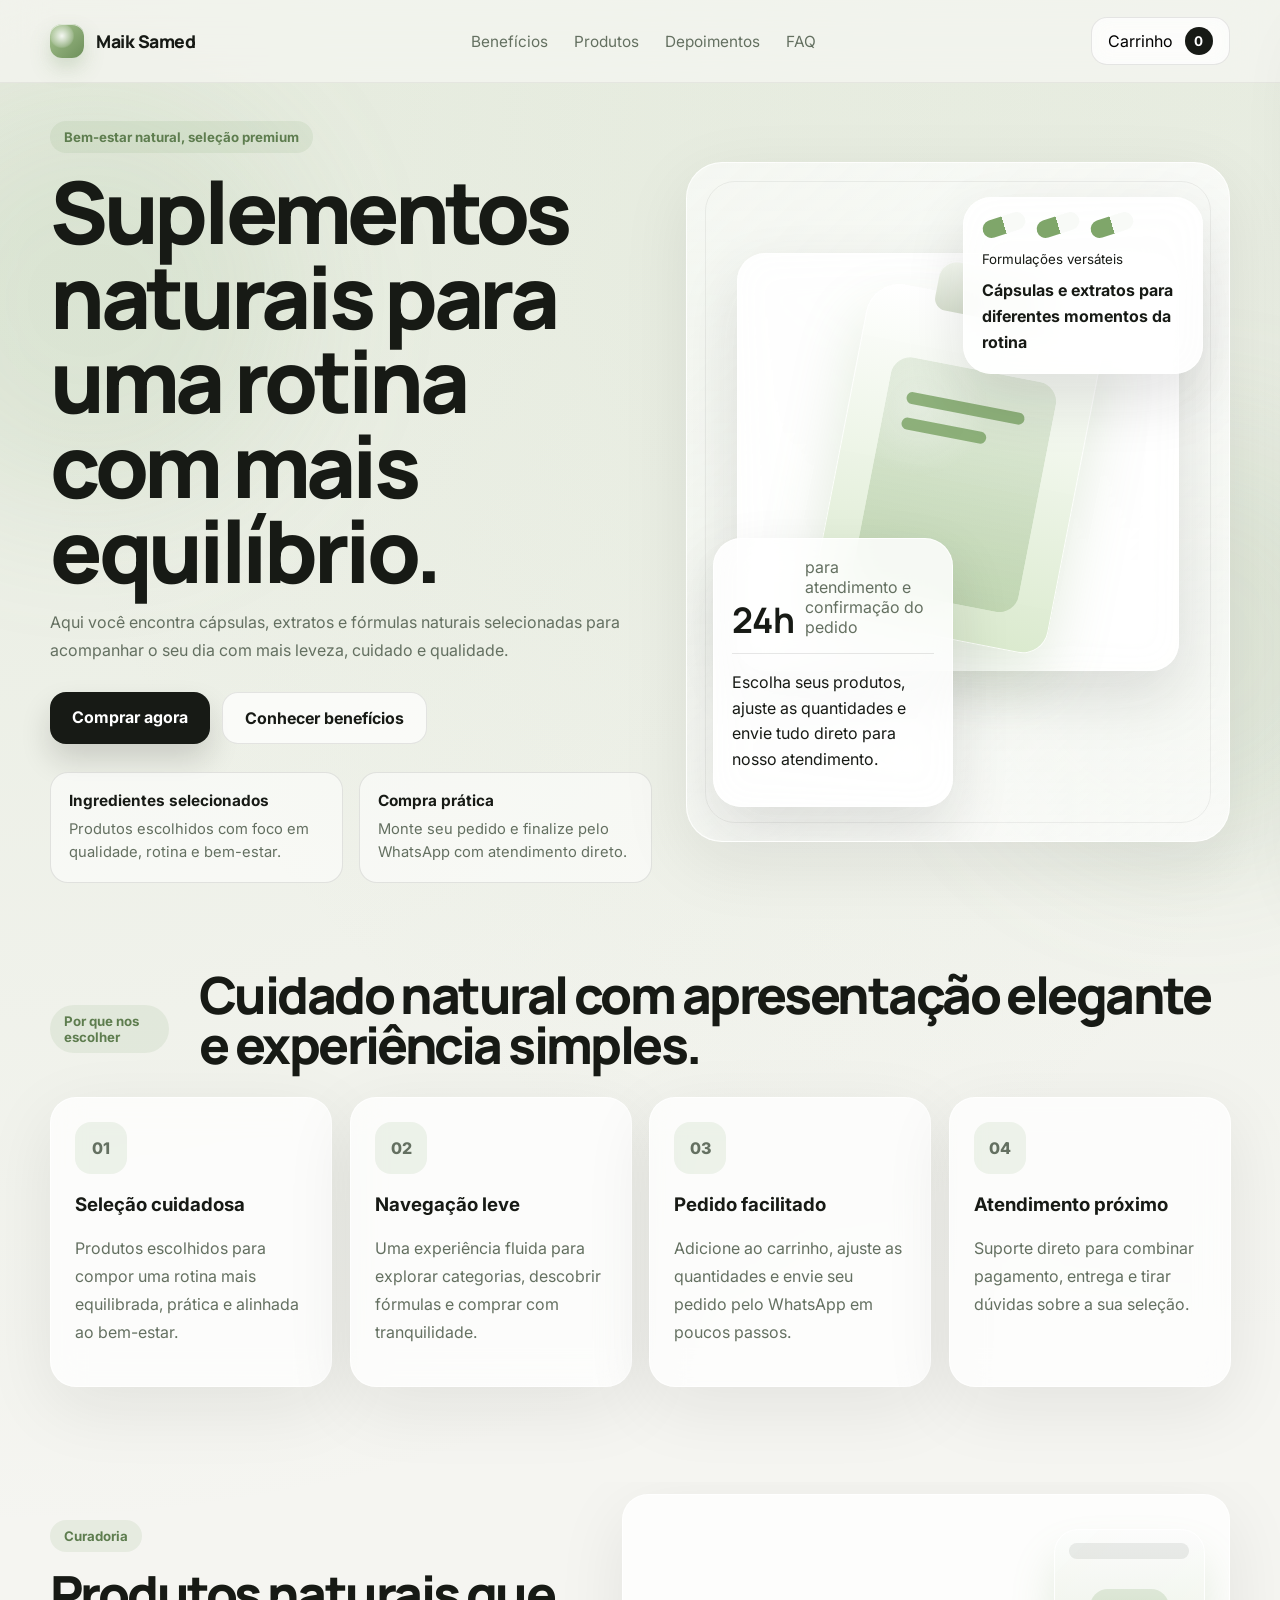
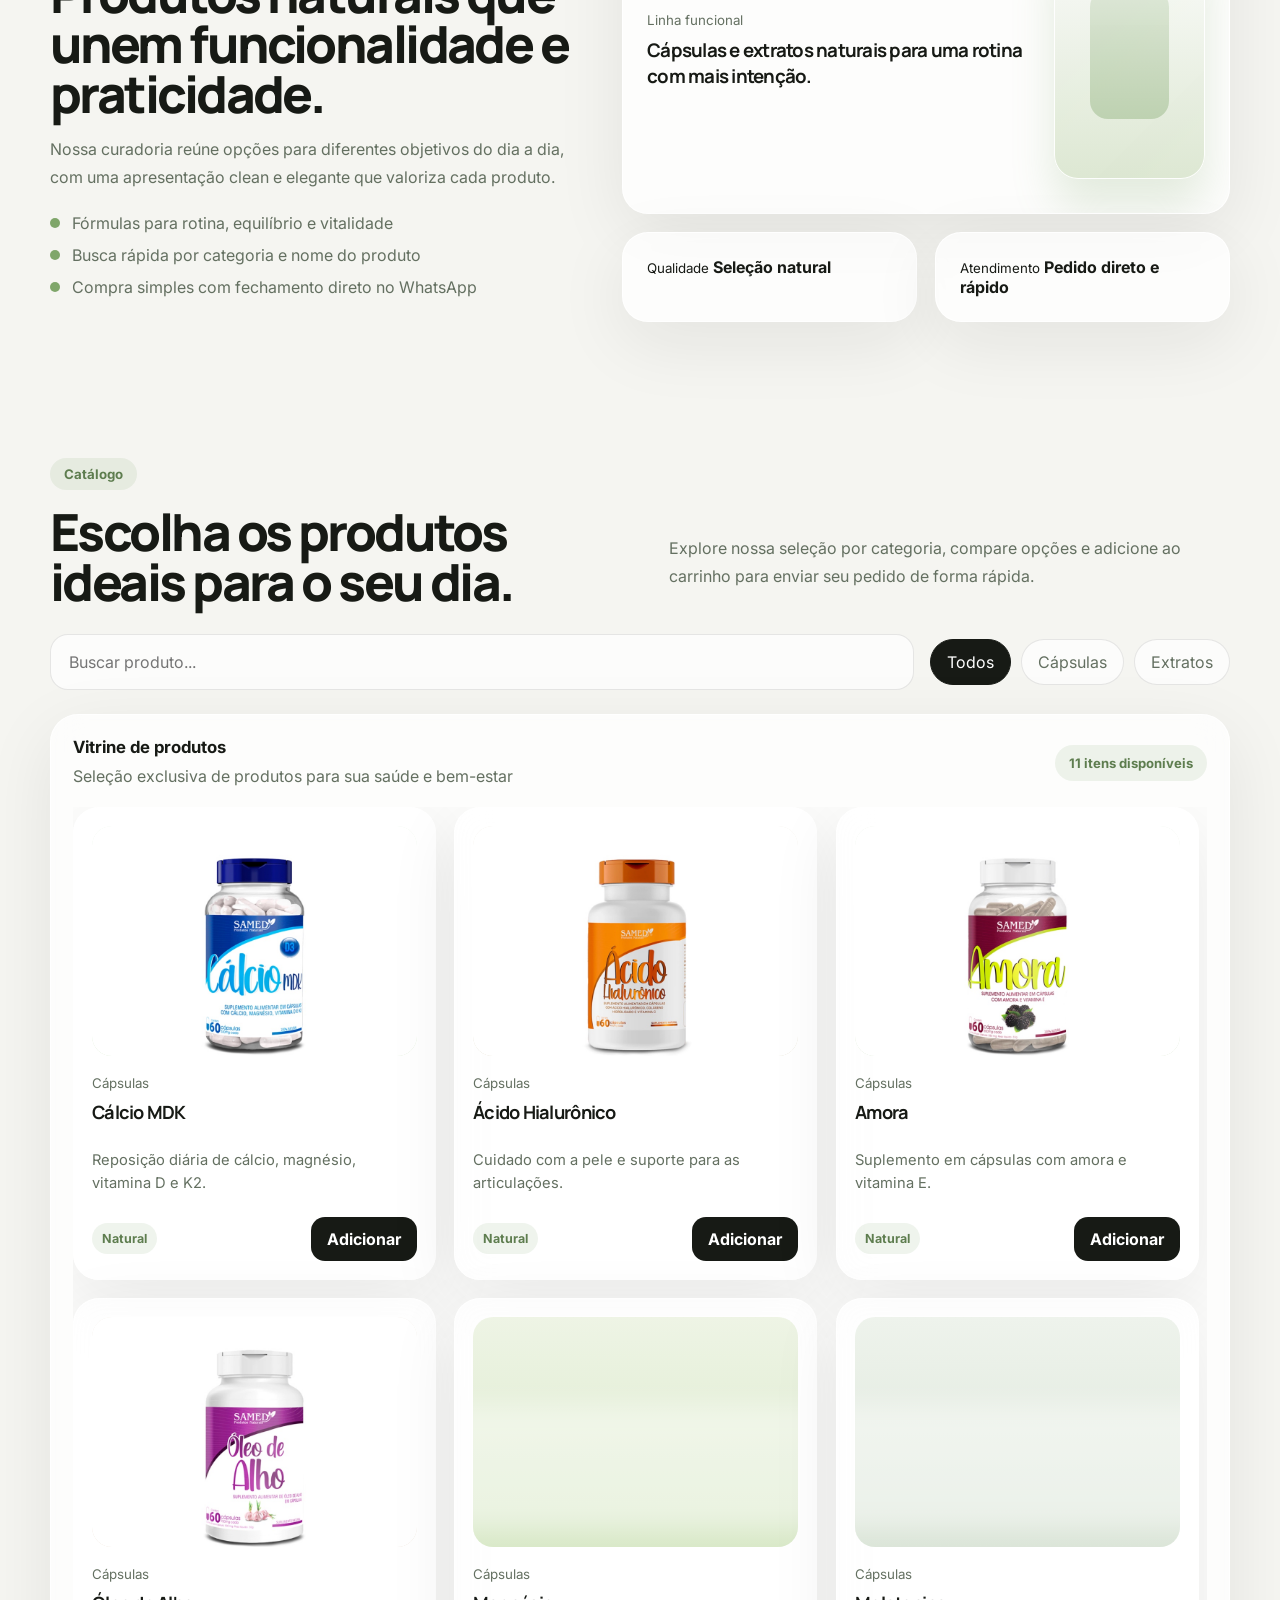
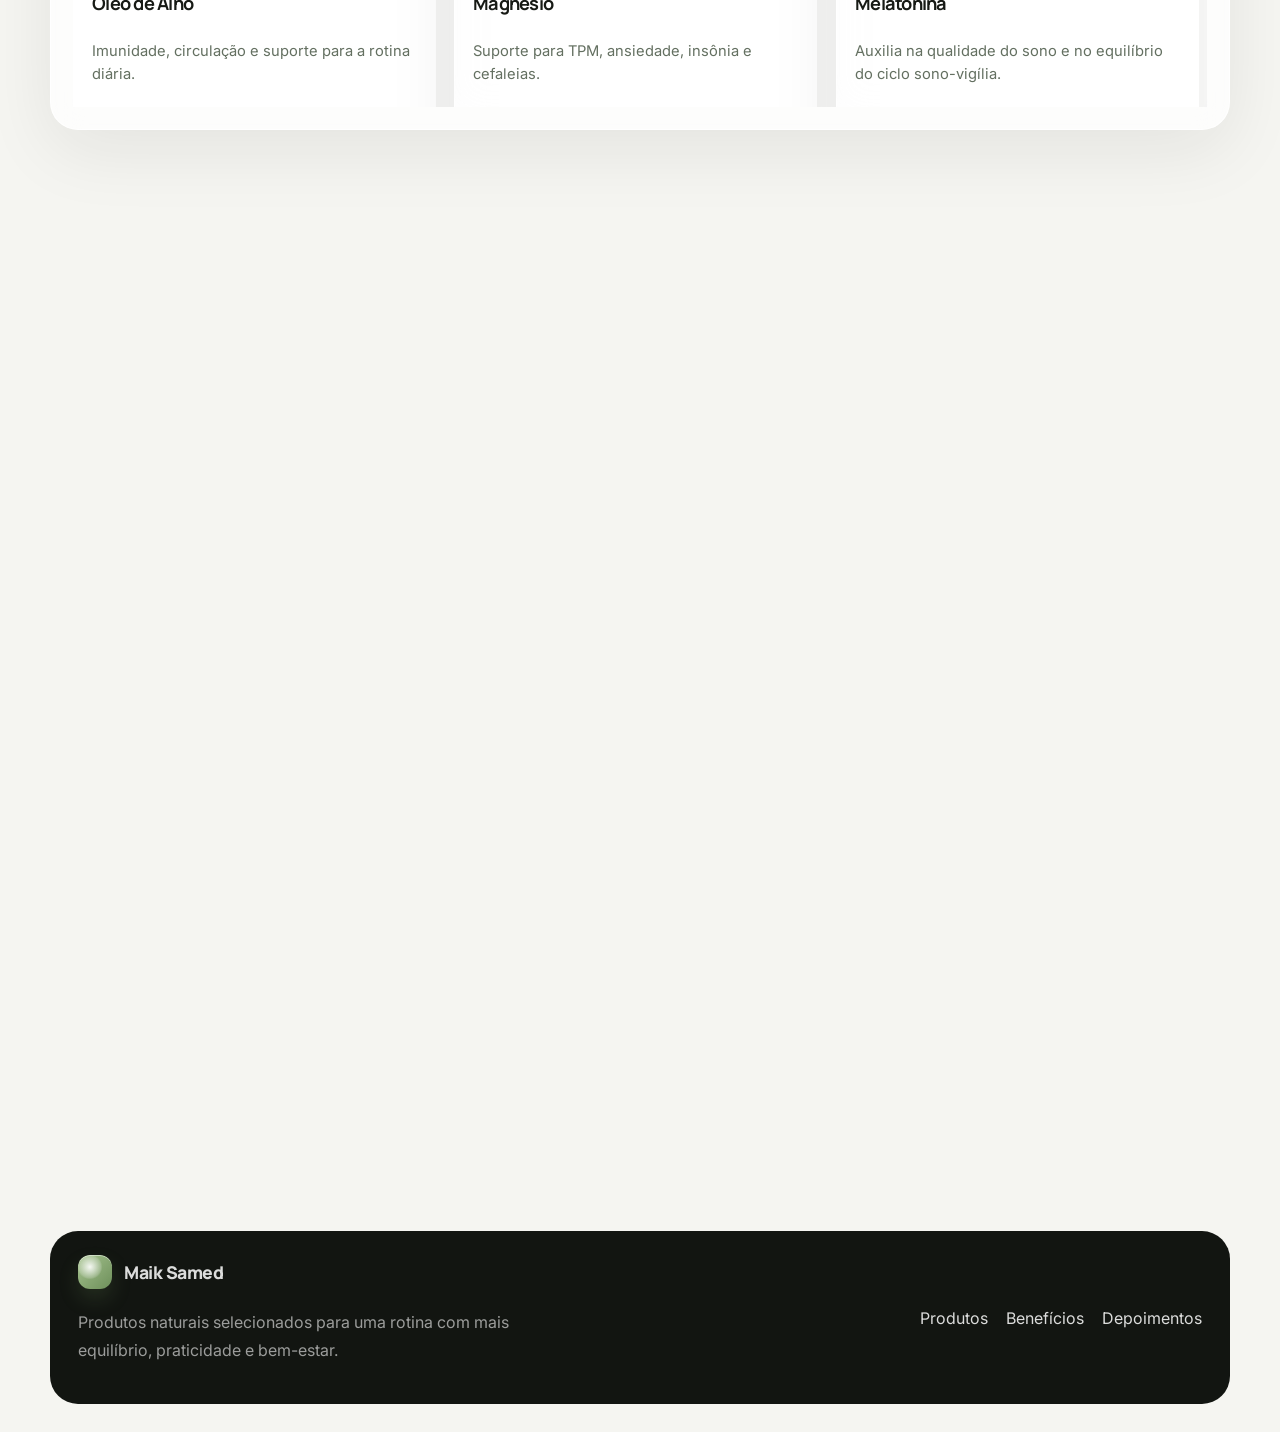
==== index.html @ 80e26d81 "Rename index1.html to index.html" ====
<!DOCTYPE html>
<html lang="pt-BR">
<head>
  <meta charset="UTF-8" />
  <meta name="viewport" content="width=device-width, initial-scale=1.0" />
  <title>Maik Samed — Produtos Naturais</title>
  <meta name="description" content="Loja elegante de produtos naturais com catálogo interativo, carrinho e finalização por WhatsApp." />
  <link rel="preconnect" href="https://fonts.googleapis.com">
  <link rel="preconnect" href="https://fonts.gstatic.com" crossorigin>
  <link href="https://fonts.googleapis.com/css2?family=Inter:wght@400;500;600;700;800&family=Manrope:wght@500;700;800&display=swap" rel="stylesheet">
    <link rel="stylesheet" href="style.css" />
</head>
<body>
  <!-- Fundo decorativo -->
  <div class="page-glow page-glow-left"></div>
  <div class="page-glow page-glow-right"></div>

    <!-- Cabeçalho -->
  <header class="site-header">
    <div class="container header-inner">
      <a href="#topo" class="brand">
        <span class="brand-mark"></span>
        <span class="brand-text">Maik Samed</span>
      </a>

      <nav class="desktop-nav">
        <a href="#beneficios">Benefícios</a>
        <a href="#catalogo">Produtos</a>
        <a href="#depoimentos">Depoimentos</a>
        <a href="#faq">FAQ</a>
      </nav>

      <div class="header-actions">
        <button class="icon-btn mobile-menu-toggle" id="mobileMenuToggle" aria-label="Abrir menu">
          <span></span><span></span>
        </button>
        <button class="cart-btn" id="openCartBtn" aria-label="Abrir carrinho">
          <span>Carrinho</span>
          <strong id="cartCount">0</strong>
        </button>
      </div>
    </div>

    <div class="mobile-menu" id="mobileMenu">
      <a href="#beneficios">Benefícios</a>
      <a href="#catalogo">Produtos</a>
      <a href="#depoimentos">Depoimentos</a>
      <a href="#faq">FAQ</a>
    </div>
  </header>

  
  <!-- Conteúdo principal -->
  <main id="topo">
        <!-- Hero / destaque inicial -->
    <section class="hero">
      <div class="container hero-grid">
        <div class="hero-copy reveal">
          <span class="eyebrow">Bem-estar natural, seleção premium</span>
          <h1>Suplementos naturais para uma rotina com mais equilíbrio.</h1>
          <p>
            Aqui você encontra cápsulas, extratos e fórmulas naturais selecionadas para acompanhar o seu dia com mais leveza, cuidado e qualidade.
          </p>

          <div class="hero-actions">
            <a href="#catalogo" class="btn btn-primary">Comprar agora</a>
            <a href="#beneficios" class="btn btn-secondary">Conhecer benefícios</a>
          </div>

          <div class="hero-highlights">
            <div>
              <strong>Ingredientes selecionados</strong>
              <span>Produtos escolhidos com foco em qualidade, rotina e bem-estar.</span>
            </div>
            <div>
              <strong>Compra prática</strong>
              <span>Monte seu pedido e finalize pelo WhatsApp com atendimento direto.</span>
            </div>
          </div>
        </div>

        <div class="hero-visual reveal">
          <div class="hero-stage" id="heroStage">
            <article class="floating-card floating-card-main">
              <div class="floating-media bottle bottle-large">
                <span class="bottle-cap"></span>
                <span class="bottle-label"></span>
              </div>
            </article>

            <article class="floating-card floating-card-side floating-card-top">
              <div class="capsule-orbit">
                <span></span><span></span><span></span>
              </div>
              <div class="mini-copy">
                <small>Formulações versáteis</small>
                <strong>Cápsulas e extratos para diferentes momentos da rotina</strong>
              </div>
            </article>

            <article class="floating-card floating-card-side floating-card-bottom">
              <div class="stat-pill">
                <strong>24h</strong>
                <span>para atendimento e confirmação do pedido</span>
              </div>
              <div class="floating-line"></div>
              <p>Escolha seus produtos, ajuste as quantidades e envie tudo direto para nosso atendimento.</p>
            </article>
          </div>
        </div>
      </div>
    </section>

        <!-- Benefícios -->
    <section class="benefits-section" id="beneficios">
      <div class="container">
        <div class="section-heading reveal">
          <span class="eyebrow">Por que nos escolher</span>
          <h2>Cuidado natural com apresentação elegante e experiência simples.</h2>
        </div>

        <div class="benefits-grid">
          <article class="benefit-card reveal">
            <div class="benefit-icon">01</div>
            <h3>Seleção cuidadosa</h3>
            <p>Produtos escolhidos para compor uma rotina mais equilibrada, prática e alinhada ao bem-estar.</p>
          </article>
          <article class="benefit-card reveal">
            <div class="benefit-icon">02</div>
            <h3>Navegação leve</h3>
            <p>Uma experiência fluida para explorar categorias, descobrir fórmulas e comprar com tranquilidade.</p>
          </article>
          <article class="benefit-card reveal">
            <div class="benefit-icon">03</div>
            <h3>Pedido facilitado</h3>
            <p>Adicione ao carrinho, ajuste as quantidades e envie seu pedido pelo WhatsApp em poucos passos.</p>
          </article>
          <article class="benefit-card reveal">
            <div class="benefit-icon">04</div>
            <h3>Atendimento próximo</h3>
            <p>Suporte direto para combinar pagamento, entrega e tirar dúvidas sobre a sua seleção.</p>
          </article>
        </div>
      </div>
    </section>

        <!-- Curadoria / vitrine institucional -->
    <section class="showcase-section">
      <div class="container showcase-grid">
        <div class="showcase-copy reveal">
          <span class="eyebrow">Curadoria</span>
          <h2>Produtos naturais que unem funcionalidade e praticidade.</h2>
          <p>
            Nossa curadoria reúne opções para diferentes objetivos do dia a dia, com uma apresentação clean e elegante que valoriza cada produto.
          </p>
          <ul class="showcase-list">
            <li>Fórmulas para rotina, equilíbrio e vitalidade</li>
            <li>Busca rápida por categoria e nome do produto</li>
            <li>Compra simples com fechamento direto no WhatsApp</li>
          </ul>
        </div>

        <div class="showcase-panel reveal">
          <div class="showcase-card showcase-card-large product-tilt">
            <div class="showcase-text">
              <small>Linha funcional</small>
              <h3>Cápsulas e extratos naturais para uma rotina com mais intenção.</h3>
            </div>
            <div class="tea-pack"></div>
          </div>
          <div class="showcase-card-row">
            <div class="showcase-card product-tilt">
              <small>Qualidade</small>
              <strong>Seleção natural</strong>
            </div>
            <div class="showcase-card product-tilt">
              <small>Atendimento</small>
              <strong>Pedido direto e rápido</strong>
            </div>
          </div>
        </div>
      </div>
    </section>

        <!-- Catálogo -->
    <section class="catalog-section" id="catalogo">
      <div class="container">
        <div class="catalog-top reveal">
          <div>
            <span class="eyebrow">Catálogo</span>
            <h2>Escolha os produtos ideais para o seu dia.</h2>
          </div>
          <p>
            Explore nossa seleção por categoria, compare opções e adicione ao carrinho para enviar seu pedido de forma rápida.
          </p>
        </div>

        <div class="catalog-toolbar reveal">
          <div class="search-box">
            <input type="text" id="searchInput" placeholder="Buscar produto..." />
          </div>
          <div class="filter-pills" id="filterPills"></div>
        </div>

        <div class="catalog-shell reveal">
          <div class="catalog-shell-head">
            <div>
              <strong>Vitrine de produtos</strong>
              <p>Seleção exclusiva de produtos para sua saúde e bem-estar</p>
            </div>
            <span class="catalog-shell-badge">11 itens disponíveis </span>
          </div>
          <div class="products-scroll">
            <div class="products-grid" id="productsGrid"></div>
          </div>
        </div>
      </div>
    </section>

        <!-- Depoimentos -->
    <section class="testimonial-section" id="depoimentos">
      <div class="container">
        <div class="section-heading reveal center">
          <span class="eyebrow">Quem compra, recomenda</span>
          <h2>Uma experiência elogiada pela leveza, praticidade e cuidado.</h2>
        </div>

        <div class="testimonial-grid">
          <article class="testimonial-card reveal">
            <p>“Gostei muito da facilidade para escolher os produtos e fechar tudo pelo WhatsApp. O atendimento foi rápido e atencioso.”</p>
            <strong>Marina Costa</strong>
            <span>Cliente recorrente</span>
          </article>
          <article class="testimonial-card reveal">
            <p>“O site passa confiança, é bonito e muito simples de usar. Em poucos minutos consegui montar meu pedido.”</p>
            <strong>Renato Alves</strong>
            <span>Comprador online</span>
          </article>
          <article class="testimonial-card reveal">
            <p>“A seleção é excelente e a apresentação dos produtos deixa tudo mais claro. A experiência ficou elegante do começo ao fim.”</p>
            <strong>Ana Beatriz</strong>
            <span>Consumidora wellness</span>
          </article>
        </div>
      </div>
    </section>

        <!-- FAQ -->
    <section class="faq-section" id="faq">
      <div class="container faq-grid">
        <div class="faq-copy reveal">
          <span class="eyebrow">Dúvidas frequentes</span>
          <h2>Informações rápidas para comprar com mais tranquilidade.</h2>
          <p>
            Selecione seus produtos, monte o carrinho e envie o pedido pelo WhatsApp. Nossa equipe retorna para confirmar pagamento, entrega e demais detalhes.
          </p>
        </div>

        <div class="faq-list reveal">
          <details open>
            <summary>Como faço meu pedido?</summary>
            <p>Adicione os produtos ao carrinho, clique em finalizar via WhatsApp e envie a mensagem automática com sua seleção.</p>
          </details>
          <details>
            <summary>Como são definidos pagamento e entrega?</summary>
            <p>Após o envio do pedido pelo WhatsApp, nossa equipe combina com você a forma de pagamento, prazo e modalidade de entrega.</p>
          </details>
          <details>
            <summary>Posso tirar dúvidas antes de finalizar?</summary>
            <p>Sim. Você pode entrar em contato pelo WhatsApp para consultar disponibilidade, combinações, valores e informações adicionais sobre os produtos.</p>
          </details>
        </div>
      </div>
    </section>
  </main>

  
  <!-- Carrinho lateral -->
  <aside class="cart-drawer" id="cartDrawer" aria-hidden="true">
    <div class="cart-header">
      <div>
        <small>Seu pedido</small>
        <h3>Carrinho</h3>
      </div>
      <button class="icon-btn close-cart" id="closeCartBtn" aria-label="Fechar carrinho">×</button>
    </div>

    <div class="cart-items" id="cartItems">
      <div class="cart-empty">
        <strong>Seu carrinho está vazio.</strong>
        <p>Adicione produtos para montar o pedido.</p>
      </div>
    </div>

    <div class="cart-footer">
      <div class="cart-summary-row muted">
        <span>Entrega e pagamento</span>
        <span>Definidos no WhatsApp</span>
      </div>
      <button class="btn btn-whatsapp" id="checkoutWhatsAppBtn">Finalizar via WhatsApp</button>
    </div>
  </aside>

  <div class="overlay" id="overlay"></div>

  
  <!-- Modal / página de detalhes do produto -->
  <section class="product-detail-page" id="productDetailPage" aria-hidden="true">
    <div class="container product-detail-inner">
      <div class="product-detail-shell">
        <div class="product-detail-topbar">
          <button class="btn btn-secondary detail-back-btn" id="detailBackBtn">← Voltar para os produtos</button>
          <button class="detail-close-btn" id="detailCloseBtn" aria-label="Fechar página do produto">×</button>
        </div>

        <div class="product-detail-grid" id="productDetailContent"></div>
      </div>
    </div>
  </section>

  
  <!-- Rodapé -->
  <footer class="site-footer">
    <div class="container footer-inner">
      <div>
        <a href="#topo" class="brand footer-brand">
          <span class="brand-mark"></span>
          <span class="brand-text">Maik Samed</span>
        </a>
        <p>Produtos naturais selecionados para uma rotina com mais equilíbrio, praticidade e bem-estar.</p>
      </div>

      <div class="footer-links">
        <a href="#catalogo">Produtos</a>
        <a href="#beneficios">Benefícios</a>
        <a href="#depoimentos">Depoimentos</a>
      </div>
    </div>
  </footer>

  <script src="script.js"></script>
</body>
</html>
---- style.css ----
/* =========================
   01. Variáveis globais
   ========================= */
:root {
  --bg: #f5f5f1;
  --surface: rgba(255, 255, 255, 0.78);
  --surface-strong: #ffffff;
  --surface-soft: #eef2e8;
  --text: #171a15;
  --muted: #647061;
  --line: rgba(23, 26, 21, 0.1);
  --accent: #7fa66a;
  --accent-deep: #5e7d4f;
  --shadow: 0 20px 70px rgba(23, 26, 21, 0.08);
  --radius-xl: 30px;
  --radius-lg: 22px;
  --radius-md: 18px;
  --container: 1180px;
}

/* =========================
   02. Reset e base
   ========================= */
* { box-sizing: border-box; }
html { scroll-behavior: smooth; }
body {
  margin: 0;
  font-family: 'Inter', system-ui, sans-serif;
  color: var(--text);
  background:
    radial-gradient(circle at top left, rgba(145, 182, 120, 0.15), transparent 32%),
    radial-gradient(circle at top right, rgba(145, 182, 120, 0.12), transparent 28%),
    var(--bg);
}

a { color: inherit; text-decoration: none; }
button, input { font: inherit; }
img { max-width: 100%; display: block; }

/* =========================
   03. Estrutura geral
   ========================= */
.container {
  width: min(calc(100% - 32px), var(--container));
  margin: 0 auto;
}

.page-glow {
  position: fixed;
  inset: auto;
  width: 420px;
  height: 420px;
  border-radius: 999px;
  background: rgba(127, 166, 106, 0.12);
  filter: blur(70px);
  pointer-events: none;
  z-index: 0;
}
.page-glow-left { top: 10%; left: -120px; }
.page-glow-right { bottom: 5%; right: -120px; }

/* =========================
   04. Cabeçalho
   ========================= */
.site-header {
  position: sticky;
  top: 0;
  z-index: 50;
  backdrop-filter: blur(22px);
  background: rgba(245, 245, 241, 0.72);
  border-bottom: 1px solid rgba(23, 26, 21, 0.06);
}
.header-inner {
  min-height: 82px;
  display: flex;
  align-items: center;
  justify-content: space-between;
  gap: 16px;
}
.brand {
  display: inline-flex;
  align-items: center;
  gap: 12px;
  font-weight: 800;
  letter-spacing: -0.03em;
}
.brand-mark {
  width: 34px;
  height: 34px;
  border-radius: 12px;
  background:
    radial-gradient(circle at 35% 35%, rgba(255,255,255,0.9), rgba(255,255,255,0.2) 35%, transparent 40%),
    linear-gradient(135deg, #a7c490, #6d8f5a);
  box-shadow: inset 0 1px 0 rgba(255,255,255,0.65), 0 10px 20px rgba(109, 143, 90, 0.25);
}
.brand-text { font-family: 'Manrope', sans-serif; font-size: 1.1rem; }

.desktop-nav {
  display: flex;
  gap: 26px;
  color: var(--muted);
  font-size: 0.96rem;
}
.desktop-nav a { transition: color 0.25s ease; }
.desktop-nav a:hover { color: var(--text); }

.header-actions {
  display: flex;
  align-items: center;
  gap: 10px;
}
.icon-btn, .cart-btn {
  border: 1px solid var(--line);
  background: rgba(255,255,255,0.7);
  backdrop-filter: blur(10px);
}
.icon-btn {
  width: 46px;
  height: 46px;
  border-radius: 14px;
  display: inline-flex;
  align-items: center;
  justify-content: center;
  cursor: pointer;
}
.mobile-menu-toggle { display: none; position: relative; }
.mobile-menu-toggle span {
  position: absolute;
  width: 18px;
  height: 2px;
  background: var(--text);
  border-radius: 99px;
}
.mobile-menu-toggle span:first-child { transform: translateY(-4px); }
.mobile-menu-toggle span:last-child { transform: translateY(4px); }

.cart-btn {
  height: 48px;
  padding: 0 16px;
  border-radius: 16px;
  display: inline-flex;
  align-items: center;
  gap: 12px;
  cursor: pointer;
}
.cart-btn strong {
  min-width: 28px;
  height: 28px;
  border-radius: 999px;
  display: grid;
  place-items: center;
  background: var(--text);
  color: #fff;
  font-size: 0.84rem;
}

.mobile-menu {
  display: none;
  padding: 0 16px 18px;
  flex-direction: column;
  gap: 14px;
}
.mobile-menu a { color: var(--muted); }
.mobile-menu.active { display: flex; }

/* =========================
   05. Hero
   ========================= */
.hero, .benefits-section, .showcase-section, .catalog-section, .testimonial-section, .faq-section {
  position: relative;
  z-index: 1;
}
.hero { padding: 38px 0 44px; }
.hero-grid {
  display: grid;
  grid-template-columns: 1.05fr 0.95fr;
  gap: 34px;
  align-items: center;
}
.hero-copy h1,
.section-heading h2,
.catalog-top h2,
.showcase-copy h2,
.faq-copy h2 {
  font-family: 'Manrope', sans-serif;
  font-weight: 800;
  letter-spacing: -0.05em;
  line-height: 0.98;
}
.hero-copy h1 {
  font-size: clamp(2.9rem, 7vw, 5.4rem);
  max-width: 10ch;
  margin: 0;
}
.hero-copy p,
.catalog-top p,
.showcase-copy p,
.faq-copy p,
.benefit-card p,
.testimonial-card p {
  color: var(--muted);
  line-height: 1.75;
}
.eyebrow {
  display: inline-block;
  margin-bottom: 16px;
  padding: 8px 14px;
  border-radius: 999px;
  font-size: 0.83rem;
  font-weight: 700;
  background: rgba(127, 166, 106, 0.12);
  color: var(--accent-deep);
}
.hero-actions {
  margin: 28px 0;
  display: flex;
  flex-wrap: wrap;
  gap: 12px;
}
.btn {
  border: 0;
  cursor: pointer;
  padding: 15px 22px;
  border-radius: 16px;
  font-weight: 700;
  transition: transform 0.25s ease, box-shadow 0.25s ease, background 0.25s ease;
}
.btn:hover { transform: translateY(-2px); }
.btn-primary {
  background: var(--text);
  color: #fff;
  box-shadow: 0 16px 30px rgba(23, 26, 21, 0.16);
}
.btn-secondary {
  background: rgba(255,255,255,0.72);
  color: var(--text);
  border: 1px solid var(--line);
}
.btn-whatsapp {
  width: 100%;
  background: linear-gradient(135deg, #2fa74a, #1c8f3a);
  color: #fff;
  box-shadow: 0 18px 34px rgba(47, 167, 74, 0.24);
}

.hero-highlights {
  display: grid;
  grid-template-columns: repeat(2, minmax(0, 1fr));
  gap: 16px;
}
.hero-highlights div {
  padding: 18px;
  border: 1px solid var(--line);
  border-radius: 18px;
  background: rgba(255,255,255,0.54);
  backdrop-filter: blur(16px);
}
.hero-highlights strong {
  display: block;
  margin-bottom: 8px;
  font-size: 0.96rem;
}
.hero-highlights span {
  display: block;
  color: var(--muted);
  line-height: 1.55;
  font-size: 0.92rem;
}

.hero-stage {
  position: relative;
  min-height: 680px;
  border-radius: 36px;
  padding: 28px;
  background:
    linear-gradient(180deg, rgba(255,255,255,0.7), rgba(255,255,255,0.45)),
    linear-gradient(135deg, rgba(127,166,106,0.1), rgba(255,255,255,0.55));
  border: 1px solid rgba(255,255,255,0.8);
  box-shadow: var(--shadow);
  overflow: hidden;
}
.hero-stage::before {
  content: "";
  position: absolute;
  inset: 18px;
  border-radius: 30px;
  border: 1px solid rgba(23, 26, 21, 0.06);
}
.floating-card {
  position: absolute;
  border-radius: 28px;
  background: rgba(255,255,255,0.84);
  border: 1px solid rgba(255,255,255,0.85);
  box-shadow: 0 25px 60px rgba(23,26,21,0.12);
  backdrop-filter: blur(18px);
  transition: transform 0.2s ease;
}
.floating-card-main {
  inset: 90px 50px 170px 50px;
  padding: 26px;
  display: grid;
  align-content: space-between;
}
.showcase-text small,
.testimonial-card span,
.benefit-card .benefit-icon,
.cart-item-info small,
.product-meta small {
  color: var(--muted);
}
.showcase-text h3,
.product-name {
  margin: 8px 0 10px;
  font-family: 'Manrope', sans-serif;
  letter-spacing: -0.04em;
}
.floating-card-side p,
.mini-copy small,
.mini-copy strong,
.product-description,
.cart-empty p {
  line-height: 1.6;
}
.bottle {
  position: relative;
  margin: 18px auto;
  border-radius: 34px 34px 26px 26px;
  background: linear-gradient(180deg, rgba(255,255,255,0.88), rgba(217, 233, 204, 0.95));
  box-shadow: inset 0 0 0 1px rgba(255,255,255,0.9), 0 30px 60px rgba(127, 166, 106, 0.22);
}
.bottle-large {
  width: 240px;
  height: 340px;
  transform: rotate(11deg);
}
.bottle-cap {
  position: absolute;
  width: 110px;
  height: 52px;
  top: -34px;
  left: 50%;
  transform: translateX(-50%);
  border-radius: 18px 18px 12px 12px;
  background: linear-gradient(180deg, #f7fbf3, #d7dfcf);
  box-shadow: inset 0 2px 0 rgba(255,255,255,0.9);
}
.bottle-label {
  position: absolute;
  inset: 70px 36px 36px;
  border-radius: 20px;
  background:
    linear-gradient(180deg, rgba(127,166,106,0.18), rgba(127,166,106,0.32)),
    radial-gradient(circle at 20% 20%, rgba(255,255,255,0.9), transparent 30%);
}
.bottle-label::before,
.bottle-label::after {
  content: "";
  position: absolute;
  border-radius: 999px;
  background: rgba(127, 166, 106, 0.85);
}
.bottle-label::before {
  width: 120px;
  height: 12px;
  left: 20px;
  top: 34px;
}
.bottle-label::after {
  width: 86px;
  height: 12px;
  left: 20px;
  top: 60px;
}
.floating-card-side {
  width: 240px;
  padding: 18px;
}
.floating-card-top { top: 34px; right: 26px; }
.floating-card-bottom { bottom: 34px; left: 26px; }
.capsule-orbit {
  display: flex;
  gap: 10px;
  margin-bottom: 14px;
}
.capsule-orbit span {
  width: 44px;
  height: 18px;
  border-radius: 999px;
  background: linear-gradient(90deg, #7fa66a 50%, #f8faf7 50%);
  transform: rotate(-18deg);
}
.mini-copy strong { display: block; font-size: 1rem; margin-top: 8px; }
.stat-pill {
  display: flex;
  align-items: end;
  gap: 10px;
}
.stat-pill strong {
  font-size: 2.2rem;
  line-height: 1;
  font-family: 'Manrope', sans-serif;
}
.stat-pill span { color: var(--muted); }
.floating-line {
  height: 1px;
  margin: 16px 0;
  background: var(--line);
}

/* =========================
   06. Seções institucionais
   ========================= */
.benefits-section,
.catalog-section,
.testimonial-section,
.faq-section { padding: 42px 0 94px; }
.showcase-section { padding: 12px 0 94px; }
.section-heading,
.catalog-top {
  display: flex;
  align-items: end;
  justify-content: space-between;
  gap: 30px;
  margin-bottom: 28px;
}
.section-heading.center {
  flex-direction: column;
  align-items: center;
  text-align: center;
}
.section-heading h2,
.catalog-top h2,
.showcase-copy h2,
.faq-copy h2 { font-size: clamp(2rem, 4vw, 3.4rem); margin: 0; }

.benefits-grid,
.testimonial-grid {
  display: grid;
  gap: 18px;
}
.benefits-grid { grid-template-columns: repeat(4, minmax(0, 1fr)); }
.testimonial-grid { grid-template-columns: repeat(3, minmax(0, 1fr)); }
.benefit-card,
.testimonial-card,
.showcase-card,
.cart-drawer,
.product-card,
.faq-list details {
  background: rgba(255,255,255,0.74);
  border: 1px solid rgba(255,255,255,0.78);
  box-shadow: var(--shadow);
  backdrop-filter: blur(16px);
}
.benefit-card,
.testimonial-card,
.showcase-card,
.product-card,
.faq-list details {
  border-radius: 26px;
}
.benefit-card,
.testimonial-card,
.faq-list details { padding: 24px; }
.benefit-icon {
  width: 52px;
  height: 52px;
  border-radius: 16px;
  display: grid;
  place-items: center;
  margin-bottom: 18px;
  background: rgba(127, 166, 106, 0.12);
  font-weight: 800;
}

.showcase-grid {
  display: grid;
  grid-template-columns: 0.95fr 1.05fr;
  gap: 22px;
  align-items: center;
}
.showcase-list {
  margin: 22px 0 0;
  padding: 0;
  list-style: none;
  display: grid;
  gap: 12px;
}
.showcase-list li {
  display: flex;
  align-items: center;
  gap: 12px;
  color: var(--muted);
}
.showcase-list li::before {
  content: "";
  width: 10px;
  height: 10px;
  border-radius: 999px;
  background: var(--accent);
}
.showcase-panel { display: grid; gap: 18px; }
.showcase-card { padding: 24px; overflow: hidden; }
.showcase-card-large {
  min-height: 320px;
  display: flex;
  align-items: center;
  justify-content: space-between;
  gap: 16px;
}
.showcase-card-row {
  display: grid;
  gap: 18px;
  grid-template-columns: repeat(2, minmax(0, 1fr));
}
.tea-pack {
  width: 210px;
  height: 250px;
  border-radius: 24px;
  background:
    linear-gradient(180deg, rgba(253,253,253,0.95), rgba(219, 230, 208, 0.95)),
    linear-gradient(135deg, rgba(127,166,106,0.18), rgba(255,255,255,0.3));
  box-shadow: inset 0 0 0 1px rgba(255,255,255,0.92), 0 28px 44px rgba(127, 166, 106, 0.2);
  position: relative;
}
.tea-pack::before {
  content: "";
  position: absolute;
  top: 14px;
  left: 50%;
  transform: translateX(-50%);
  width: 120px;
  height: 16px;
  border-radius: 999px;
  background: rgba(23, 26, 21, 0.08);
}
.tea-pack::after {
  content: "";
  position: absolute;
  inset: 60px 36px;
  border-radius: 18px;
  background: linear-gradient(180deg, rgba(127,166,106,0.2), rgba(127,166,106,0.38));
}

/* =========================
   07. Catálogo e filtros
   ========================= */
.catalog-toolbar {
  display: flex;
  flex-wrap: wrap;
  align-items: center;
  justify-content: space-between;
  gap: 16px;
  margin-bottom: 24px;
}
.search-box {
  flex: 1 1 260px;
}
.search-box input {
  width: 100%;
  height: 56px;
  padding: 0 18px;
  border-radius: 18px;
  border: 1px solid var(--line);
  background: rgba(255,255,255,0.72);
  outline: none;
}
.filter-pills {
  display: flex;
  flex-wrap: wrap;
  gap: 10px;
}
.filter-pill {
  height: 46px;
  padding: 0 16px;
  border-radius: 999px;
  border: 1px solid var(--line);
  background: rgba(255,255,255,0.72);
  color: var(--muted);
  cursor: pointer;
  transition: all 0.25s ease;
}
.filter-pill.active {
  background: var(--text);
  color: #fff;
  border-color: var(--text);
}

.catalog-shell {
  padding: 22px;
  border-radius: 28px;
  background: rgba(255,255,255,0.74);
  border: 1px solid rgba(255,255,255,0.78);
  box-shadow: var(--shadow);
  backdrop-filter: blur(16px);
}
.catalog-shell-head {
  display: flex;
  align-items: center;
  justify-content: space-between;
  gap: 16px;
  margin-bottom: 18px;
}
.catalog-shell-head strong {
  display: block;
  font-size: 1.05rem;
  margin-bottom: 6px;
}
.catalog-shell-head p {
  margin: 0;
  color: var(--muted);
  line-height: 1.65;
}
.catalog-shell-badge {
  flex: 0 0 auto;
  padding: 10px 14px;
  border-radius: 999px;
  font-size: 0.82rem;
  font-weight: 700;
  color: var(--accent-deep);
  background: rgba(127,166,106,0.12);
}
.products-scroll {
  max-height: 900px;
  overflow-y: auto;
  padding-right: 8px;
  scrollbar-width: thin;
  scrollbar-color: rgba(94,125,79,0.45) rgba(23,26,21,0.06);
}
.products-scroll::-webkit-scrollbar {
  width: 10px;
}
.products-scroll::-webkit-scrollbar-track {
  background: rgba(23,26,21,0.06);
  border-radius: 999px;
}
.products-scroll::-webkit-scrollbar-thumb {
  background: rgba(94,125,79,0.45);
  border-radius: 999px;
}

.products-grid {
  display: grid;
  grid-template-columns: repeat(3, minmax(0, 1fr));
  gap: 18px;
}
.product-card {
  padding: 18px;
  position: relative;
  overflow: hidden;
  transform-style: preserve-3d;
  transition: transform 0.25s ease, box-shadow 0.25s ease;
}
.product-card:hover {
  box-shadow: 0 28px 70px rgba(23, 26, 21, 0.15);
}
.product-visual {
  height: 230px;
  border-radius: 20px;
  margin-bottom: 16px;
  display: grid;
  place-items: center;
  position: relative;
  overflow: hidden;
}
.product-visual::before {
  content: "";
  position: absolute;
  inset: auto -25% 8% -25%;
  height: 54%;
  border-radius: 999px;
  background: rgba(255,255,255,0.42);
  filter: blur(12px);
}
.product-jar,
.product-pouch,
.product-capsules {
  position: relative;
  z-index: 1;
}
.product-jar {
  width: 122px;
  height: 160px;
  border-radius: 24px;
  background: linear-gradient(180deg, rgba(255,255,255,0.9), rgba(227, 238, 217, 0.94));
  box-shadow: inset 0 0 0 1px rgba(255,255,255,0.95), 0 22px 40px rgba(23,26,21,0.14);
}
.product-jar::before,
.product-pouch::before {
  content: "";
  position: absolute;
  left: 50%;
  transform: translateX(-50%);
}
.product-jar::before {
  top: -22px;
  width: 64px;
  height: 34px;
  border-radius: 12px 12px 8px 8px;
  background: linear-gradient(180deg, #f8fbf4, #dce5d4);
}
.product-jar::after,
.product-pouch::after {
  content: "";
  position: absolute;
  inset: 34px 18px 18px;
  border-radius: 16px;
  background: linear-gradient(180deg, rgba(127,166,106,0.18), rgba(127,166,106,0.42));
}
.product-pouch {
  width: 128px;
  height: 166px;
  border-radius: 20px 20px 24px 24px;
  background: linear-gradient(180deg, rgba(255,255,255,0.96), rgba(232, 236, 226, 0.95));
  box-shadow: inset 0 0 0 1px rgba(255,255,255,0.94), 0 22px 40px rgba(23,26,21,0.13);
}
.product-pouch::before {
  top: 10px;
  width: 80px;
  height: 10px;
  border-radius: 999px;
  background: rgba(23,26,21,0.06);
}
.product-capsules {
  width: 150px;
  height: 150px;
}
.product-capsules span {
  position: absolute;
  width: 64px;
  height: 24px;
  border-radius: 999px;
  background: linear-gradient(90deg, rgba(127,166,106,0.95) 50%, rgba(255,255,255,0.96) 50%);
  box-shadow: 0 12px 24px rgba(23,26,21,0.12);
}
.product-capsules span:nth-child(1) { top: 24px; left: 42px; transform: rotate(20deg); }
.product-capsules span:nth-child(2) { top: 68px; left: 18px; transform: rotate(-18deg); }
.product-capsules span:nth-child(3) { top: 84px; left: 76px; transform: rotate(28deg); }
.product-meta {
  display: flex;
  justify-content: space-between;
  gap: 16px;
  align-items: start;
}
.product-name { font-size: 1.14rem; }
.product-description {
  min-height: 52px;
  color: var(--muted);
  font-size: 0.92rem;
}
.product-footer {
  margin-top: 16px;
  display: flex;
  justify-content: space-between;
  align-items: center;
  gap: 10px;
}
.product-tag {
  padding: 8px 10px;
  border-radius: 999px;
  font-size: 0.78rem;
  font-weight: 700;
  color: var(--accent-deep);
  background: rgba(127,166,106,0.12);
}
.add-to-cart {
  border: 0;
  height: 44px;
  padding: 0 16px;
  border-radius: 14px;
  font-weight: 700;
  background: var(--text);
  color: #fff;
  cursor: pointer;
}

.faq-grid {
  display: grid;
  grid-template-columns: 0.9fr 1.1fr;
  gap: 22px;
  align-items: start;
}
.faq-list { display: grid; gap: 14px; }
.faq-list summary {
  cursor: pointer;
  font-weight: 700;
  list-style: none;
}
.faq-list summary::-webkit-details-marker { display: none; }
.faq-list p { color: var(--muted); line-height: 1.7; margin-bottom: 0; }

/* =========================
   08. Carrinho lateral
   ========================= */
.cart-drawer {
  position: fixed;
  top: 14px;
  right: 14px;
  width: min(420px, calc(100% - 20px));
  height: calc(100dvh - 28px);
  z-index: 90;
  border-radius: 30px;
  display: grid;
  grid-template-rows: auto 1fr auto;
  padding: 22px;
  transform: translateX(110%);
  transition: transform 0.35s ease;
}
.cart-drawer.active { transform: translateX(0); }
.cart-header,
.cart-summary-row,
.cart-item {
  display: flex;
  justify-content: space-between;
  gap: 12px;
}
.cart-header { align-items: center; padding-bottom: 18px; border-bottom: 1px solid var(--line); }
.close-cart { font-size: 2rem; line-height: 1; }
.cart-items {
  overflow: auto;
  padding: 18px 2px;
  display: grid;
  align-content: start;
  gap: 14px;
}
.cart-empty {
  min-height: 100%;
  display: grid;
  place-items: center;
  text-align: center;
}
.cart-item {
  align-items: center;
  padding: 14px;
  border-radius: 22px;
  border: 1px solid var(--line);
  background: rgba(255,255,255,0.58);
}
.cart-item-visual {
  width: 64px;
  height: 64px;
  border-radius: 18px;
  flex: 0 0 64px;
}
.cart-item-main {
  flex: 1;
  min-width: 0;
  display: flex;
  gap: 12px;
  align-items: center;
}
.cart-item-info strong { display: block; margin-bottom: 4px; }
.cart-item-controls {
  display: inline-flex;
  align-items: center;
  gap: 8px;
  margin-top: 8px;
}
.qty-btn, .remove-btn {
  border: 1px solid var(--line);
  background: rgba(255,255,255,0.84);
  border-radius: 12px;
  cursor: pointer;
}
.qty-btn {
  width: 30px;
  height: 30px;
}
.remove-btn {
  padding: 8px 10px;
  color: #8a3b3b;
}
.cart-footer {
  border-top: 1px solid var(--line);
  padding-top: 16px;
  display: grid;
  gap: 12px;
}
.cart-summary-row.muted { color: var(--muted); font-size: 0.94rem; }

.overlay {
  position: fixed;
  inset: 0;
  z-index: 80;
  background: rgba(8, 10, 7, 0.3);
  backdrop-filter: blur(6px);
  opacity: 0;
  pointer-events: none;
  transition: opacity 0.35s ease;
}
.overlay.active {
  opacity: 1;
  pointer-events: auto;
}

/* =========================
   09. Rodapé
   ========================= */
.site-footer {
  padding: 0 0 28px;
}
.footer-inner {
  padding: 24px 28px;
  border-radius: 28px;
  background: #121511;
  color: rgba(255,255,255,0.85);
  display: flex;
  justify-content: space-between;
  gap: 24px;
}
.footer-inner p {
  max-width: 500px;
  color: rgba(255,255,255,0.58);
  line-height: 1.7;
}
.footer-links {
  display: flex;
  align-items: center;
  flex-wrap: wrap;
  gap: 18px;
}
.footer-brand .brand-mark { box-shadow: inset 0 1px 0 rgba(255,255,255,0.5), 0 10px 20px rgba(109,143,90,0.2); }

/* =========================
   10. Animações e performance
   ========================= */
.reveal {
  opacity: 0;
  transform: translateY(26px);
  transition: opacity 0.7s ease, transform 0.7s ease;
}
.reveal.visible {
  opacity: 1;
  transform: translateY(0);
}

.reveal,
.product-card,
.showcase-card,
.benefit-card,
.testimonial-card,
.faq-list details,
.floating-card {
  will-change: transform, opacity;
  backface-visibility: hidden;
}

.benefits-section,
.showcase-section,
.catalog-section,
.testimonial-section,
.faq-section {
  content-visibility: auto;
  contain-intrinsic-size: 800px;
}

.product-visual,
.product-detail-visual {
  contain: layout paint style;
}

.product-image-real {
  aspect-ratio: 1 / 1;
}

@media (prefers-reduced-motion: reduce) {
  html { scroll-behavior: auto; }
  .reveal,
  .reveal.visible,
  .product-card,
  .showcase-card,
  .floating-card,
  .cart-drawer,
  .overlay,
  .product-detail-page {
    transition: none !important;
    transform: none !important;
    opacity: 1 !important;
  }
}

/* =========================
   11. Responsividade
   ========================= */
@media (max-width: 1100px) {
  .hero-grid,
  .showcase-grid,
  .faq-grid { grid-template-columns: 1fr; }

  .catalog-top,
  .section-heading {
    flex-direction: column;
    align-items: flex-start;
    justify-content: flex-start;
    gap: 16px;
  }

  .catalog-top > p,
  .section-heading > p,
  .section-heading > h2,
  .catalog-top > div,
  .catalog-top > p {
    max-width: 100%;
  }

  .benefits-grid { grid-template-columns: repeat(2, minmax(0, 1fr)); }
  .testimonial-grid { grid-template-columns: 1fr; }
  .hero-stage { min-height: 620px; }
}

@media (max-width: 820px) {
  .desktop-nav { display: none; }
  .mobile-menu-toggle { display: inline-flex; }
  .hero-copy h1 { max-width: 12ch; }
  .products-scroll { max-height: 860px; }
  .products-grid { grid-template-columns: repeat(2, minmax(0, 1fr)); }
  .hero-highlights,
  .showcase-card-row,
  .benefits-grid { grid-template-columns: 1fr; }
  .floating-card-top { right: 16px; top: 16px; }
  .floating-card-bottom { left: 16px; bottom: 16px; }
  .floating-card-side { width: 220px; }
}

@media (max-width: 620px) {
  .container { width: min(calc(100% - 20px), var(--container)); }
  .header-inner { min-height: 74px; }
  .cart-btn span { display: none; }
  .hero { padding-top: 24px; }
  .hero-stage { min-height: 560px; padding: 18px; }
  .floating-card-main {
    inset: 120px 18px 170px 18px;
  }
  .floating-card-side {
    position: absolute;
    width: calc(100% - 36px);
  }
  .floating-card-top { top: 18px; left: 18px; right: 18px; }
  .floating-card-bottom { left: 18px; right: 18px; bottom: 18px; }
  .bottle-large { width: 180px; height: 260px; }
  .products-scroll { max-height: 720px; padding-right: 2px; }
  .catalog-shell { padding: 18px; }
  .catalog-shell-head { flex-direction: column; align-items: start; }
  .products-grid,
  .benefits-grid,
  .testimonial-grid { grid-template-columns: 1fr; }
  .footer-inner { padding: 22px; flex-direction: column; }
}

/* =========================
   12. Página de detalhes do produto
   ========================= */
.product-card {
  cursor: pointer;
}
.product-card .add-to-cart {
  position: relative;
  z-index: 3;
}

.product-detail-page {
  position: fixed;
  inset: 0;
  z-index: 95;
  background:
    radial-gradient(circle at top left, rgba(145, 182, 120, 0.14), transparent 28%),
    radial-gradient(circle at top right, rgba(145, 182, 120, 0.1), transparent 24%),
    rgba(245, 245, 241, 0.98);
  backdrop-filter: blur(18px);
  opacity: 0;
  pointer-events: none;
  overflow-y: auto;
  transition: opacity 0.3s ease;
}
.product-detail-page.active {
  opacity: 1;
  pointer-events: auto;
}
.product-detail-inner {
  min-height: 100%;
  padding: 34px 0 40px;
}
.product-detail-shell {
  background: rgba(255,255,255,0.74);
  border: 1px solid rgba(255,255,255,0.78);
  box-shadow: var(--shadow);
  backdrop-filter: blur(16px);
  border-radius: 32px;
  padding: 24px;
}
.product-detail-topbar {
  display: flex;
  justify-content: space-between;
  align-items: center;
  gap: 16px;
  margin-bottom: 22px;
}
.detail-back-btn,
.detail-close-btn {
  border: 1px solid var(--line);
  background: rgba(255,255,255,0.72);
  color: var(--text);
}
.detail-close-btn {
  width: 46px;
  height: 46px;
  border-radius: 14px;
  font-size: 1.65rem;
  line-height: 1;
  padding: 0;
}
.product-detail-grid {
  display: grid;
  grid-template-columns: 0.95fr 1.05fr;
  gap: 26px;
  align-items: start;
}
.product-detail-visual-wrap {
  display: grid;
  gap: 18px;
}
.product-detail-visual {
  min-height: 460px;
  border-radius: 28px;
  padding: 24px;
  display: grid;
  place-items: center;
  position: relative;
  overflow: hidden;
}
.product-detail-visual::before {
  content: "";
  position: absolute;
  inset: auto -18% 6% -18%;
  height: 40%;
  border-radius: 999px;
  background: rgba(255,255,255,0.38);
  filter: blur(18px);
}
.product-detail-content {
  display: grid;
  gap: 18px;
}
.product-detail-badges,
.product-detail-meta,
.product-detail-benefits {
  display: flex;
  flex-wrap: wrap;
  gap: 10px;
}
.product-detail-badge,
.product-detail-meta span,
.product-detail-benefit {
  padding: 9px 12px;
  border-radius: 999px;
  background: rgba(127,166,106,0.12);
  color: var(--accent-deep);
  font-size: 0.84rem;
  font-weight: 700;
}
.product-detail-title {
  margin: 0;
  font-family: 'Manrope', sans-serif;
  font-size: clamp(2rem, 4vw, 3.4rem);
  letter-spacing: -0.05em;
  line-height: 0.98;
}
.product-detail-description,
.product-detail-note li {
  color: var(--muted);
  line-height: 1.8;
}
.product-detail-note {
  margin: 0;
}
.product-detail-note-list {
  margin: 10px 0 0;
  padding-left: 24px;
  display: grid;
  gap: 10px;
}
.product-detail-note-list li {
  color: var(--muted);
  line-height: 1.8;
}
.product-detail-note-text {
  margin-top: 12px;
  display: grid;
  gap: 12px;
}
.product-detail-note-text p {
  margin: 0;
  color: var(--muted);
  line-height: 1.8;
}
.product-detail-note-text p.note-heading {
  font-weight: 700;
  color: var(--text);
}
.product-detail-section {
  padding: 18px;
  border-radius: 24px;
  background: rgba(255,255,255,0.52);
  border: 1px solid var(--line);
}
.product-detail-actions {
  display: flex;
  flex-wrap: wrap;
  gap: 12px;
  align-items: center;
}
.product-detail-add {
  min-width: 190px;
}
.product-detail-mini {
  color: var(--muted);
  font-size: 0.92rem;
}
.body-detail-open {
  overflow: hidden;
}

@media (max-width: 900px) {
  .product-detail-grid {
    grid-template-columns: 1fr;
  }
  .product-detail-visual {
    min-height: 320px;
  }
}

@media (max-width: 620px) {
  .product-detail-shell {
    border-radius: 24px;
    padding: 18px;
  }
  .product-detail-topbar {
    align-items: start;
  }
  .product-detail-add {
    width: 100%;
  }
}

/* =========================
   13. Suporte a imagens reais dos produtos
   ========================= */
.product-image-real {
  width: 100%;
  height: 100%;
  object-fit: contain;
  position: relative;
  z-index: 2;
}
.product-visual.image-fallback,
.product-detail-visual.image-fallback {
  display: grid;
  place-items: center;
}
.product-visual.image-fallback::after,
.product-detail-visual.image-fallback::after {
  content: 'Imagem indisponível';
  position: absolute;
  inset: auto 16px 16px 16px;
  padding: 10px 12px;
  border-radius: 999px;
  background: rgba(255,255,255,0.78);
  color: var(--muted);
  font-size: 0.8rem;
  font-weight: 600;
  z-index: 2;
}
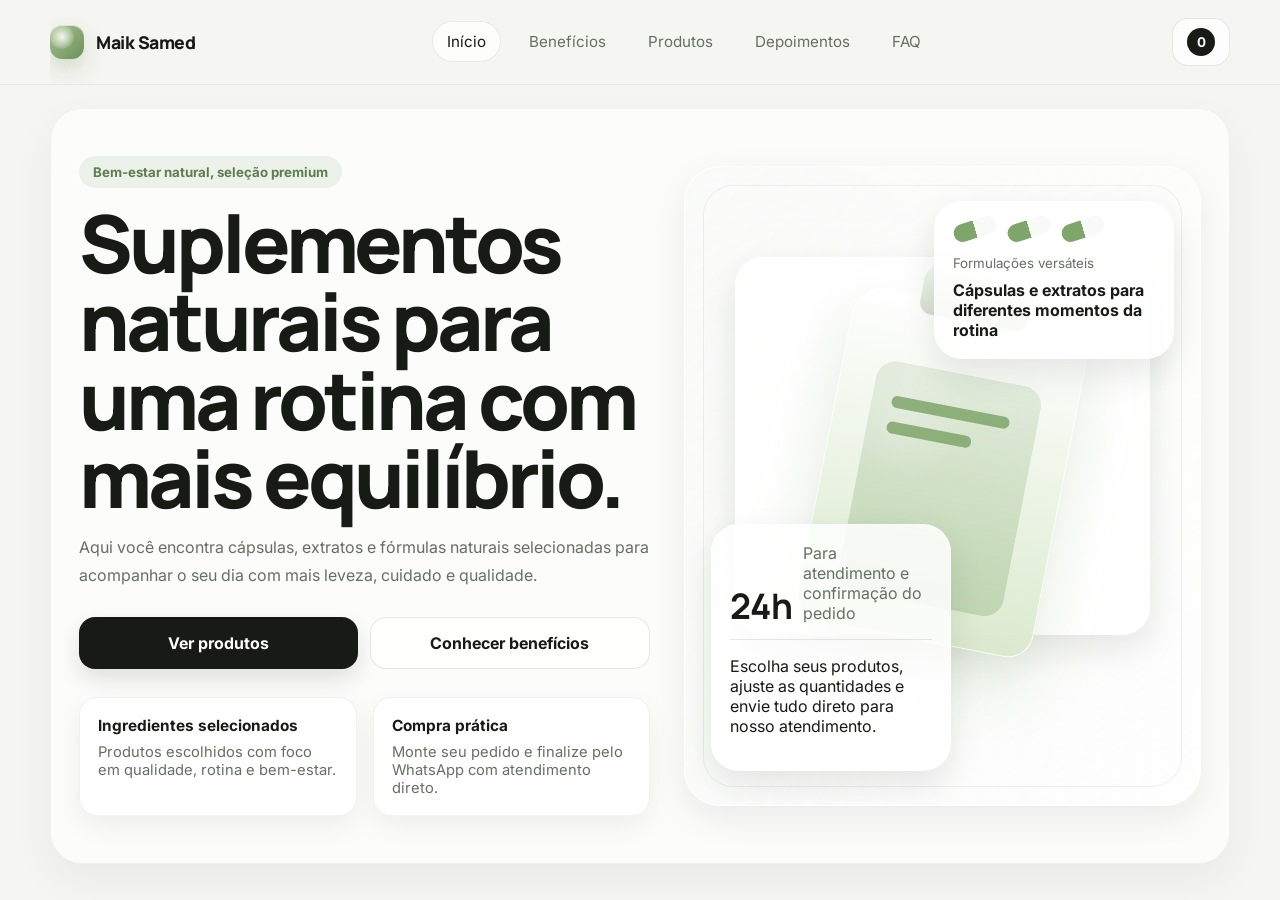
==== commit d962de1d: "Add files via upload" ====
--- a/index.html
+++ b/index.html
@@ -4,278 +4,232 @@
   <meta charset="UTF-8" />
   <meta name="viewport" content="width=device-width, initial-scale=1.0" />
   <title>Maik Samed — Produtos Naturais</title>
-  <meta name="description" content="Loja elegante de produtos naturais com catálogo interativo, carrinho e finalização por WhatsApp." />
+  <meta name="description" content="Loja elegante de produtos naturais com navegação por páginas, catálogo interativo, carrinho e finalização por WhatsApp." />
   <link rel="preconnect" href="https://fonts.googleapis.com">
   <link rel="preconnect" href="https://fonts.gstatic.com" crossorigin>
   <link href="https://fonts.googleapis.com/css2?family=Inter:wght@400;500;600;700;800&family=Manrope:wght@500;700;800&display=swap" rel="stylesheet">
-    <link rel="stylesheet" href="style.css" />
+  <link rel="stylesheet" href="style.css" />
 </head>
 <body>
-  <!-- Fundo decorativo -->
-  <div class="page-glow page-glow-left"></div>
-  <div class="page-glow page-glow-right"></div>
-
-    <!-- Cabeçalho -->
   <header class="site-header">
     <div class="container header-inner">
-      <a href="#topo" class="brand">
+      <a href="#inicio" class="brand nav-link" data-page="inicio" aria-label="Ir para a página inicial">
         <span class="brand-mark"></span>
         <span class="brand-text">Maik Samed</span>
       </a>
 
-      <nav class="desktop-nav">
-        <a href="#beneficios">Benefícios</a>
-        <a href="#catalogo">Produtos</a>
-        <a href="#depoimentos">Depoimentos</a>
-        <a href="#faq">FAQ</a>
+      <nav class="desktop-nav" aria-label="Navegação principal">
+        <a href="#inicio" class="nav-link active" data-page="inicio">Início</a>
+        <a href="#beneficios" class="nav-link" data-page="beneficios">Benefícios</a>
+        <a href="#produtos" class="nav-link" data-page="produtos">Produtos</a>
+        <a href="#depoimentos" class="nav-link" data-page="depoimentos">Depoimentos</a>
+        <a href="#faq" class="nav-link" data-page="faq">FAQ</a>
       </nav>
 
       <div class="header-actions">
-        <button class="icon-btn mobile-menu-toggle" id="mobileMenuToggle" aria-label="Abrir menu">
-          <span></span><span></span>
-        </button>
         <button class="cart-btn" id="openCartBtn" aria-label="Abrir carrinho">
           <span>Carrinho</span>
           <strong id="cartCount">0</strong>
         </button>
       </div>
     </div>
-
-    <div class="mobile-menu" id="mobileMenu">
-      <a href="#beneficios">Benefícios</a>
-      <a href="#catalogo">Produtos</a>
-      <a href="#depoimentos">Depoimentos</a>
-      <a href="#faq">FAQ</a>
-    </div>
   </header>
 
-  
-  <!-- Conteúdo principal -->
-  <main id="topo">
-        <!-- Hero / destaque inicial -->
-    <section class="hero">
-      <div class="container hero-grid">
-        <div class="hero-copy reveal">
-          <span class="eyebrow">Bem-estar natural, seleção premium</span>
-          <h1>Suplementos naturais para uma rotina com mais equilíbrio.</h1>
-          <p>
-            Aqui você encontra cápsulas, extratos e fórmulas naturais selecionadas para acompanhar o seu dia com mais leveza, cuidado e qualidade.
-          </p>
-
-          <div class="hero-actions">
-            <a href="#catalogo" class="btn btn-primary">Comprar agora</a>
-            <a href="#beneficios" class="btn btn-secondary">Conhecer benefícios</a>
-          </div>
-
-          <div class="hero-highlights">
+  <main class="site-main">
+    <section class="page-section active" id="inicio" data-page-section="inicio" aria-labelledby="titulo-inicio">
+      <div class="page-scroll">
+        <div class="container page-shell hero-shell">
+          <div class="hero-grid">
+            <div class="hero-copy">
+              <span class="eyebrow">Bem-estar natural, seleção premium</span>
+              <h1 id="titulo-inicio">Suplementos naturais para uma rotina com mais equilíbrio.</h1>
+              <p>
+                Aqui você encontra cápsulas, extratos e fórmulas naturais selecionadas para acompanhar o seu dia com mais leveza, cuidado e qualidade.
+              </p>
+
+              <div class="hero-actions">
+                <button class="btn btn-primary nav-button" data-page="produtos">Ver produtos</button>
+                <button class="btn btn-secondary nav-button" data-page="beneficios">Conhecer benefícios</button>
+              </div>
+
+              <div class="hero-highlights">
+                <div>
+                  <strong>Ingredientes selecionados</strong>
+                  <span>Produtos escolhidos com foco em qualidade, rotina e bem-estar.</span>
+                </div>
+                <div>
+                  <strong>Compra prática</strong>
+                  <span>Monte seu pedido e finalize pelo WhatsApp com atendimento direto.</span>
+                </div>
+              </div>
+            </div>
+
+            <div class="hero-visual">
+              <div class="hero-stage">
+                <article class="floating-card floating-card-main">
+                  <div class="floating-media bottle bottle-large">
+                    <span class="bottle-cap"></span>
+                    <span class="bottle-label"></span>
+                  </div>
+                </article>
+
+                <article class="floating-card floating-card-side floating-card-top">
+                  <div class="capsule-orbit">
+                    <span></span><span></span><span></span>
+                  </div>
+                  <div class="mini-copy">
+                    <small>Formulações versáteis</small>
+                    <strong>Cápsulas e extratos para diferentes momentos da rotina</strong>
+                  </div>
+                </article>
+
+                <article class="floating-card floating-card-side floating-card-bottom">
+                  <div class="stat-pill">
+                    <strong>24h</strong>
+                    <span>Para atendimento e confirmação do pedido</span>
+                  </div>
+                  <div class="floating-line"></div>
+                  <p>Escolha seus produtos, ajuste as quantidades e envie tudo direto para nosso atendimento.</p>
+                </article>
+              </div>
+            </div>
+          </div>
+        </div>
+      </div>
+    </section>
+
+    <section class="page-section" id="beneficios" data-page-section="beneficios" aria-labelledby="titulo-beneficios" hidden>
+      <div class="page-scroll">
+        <div class="container page-shell">
+          <div class="section-heading">
+            <span class="eyebrow">Por que nos escolher</span>
+            <h2 id="titulo-beneficios">Cuidado natural com apresentação elegante e experiência simples.</h2>
+           
+          </div>
+
+          <div class="benefits-grid">
+            <article class="benefit-card">
+              <div class="benefit-icon">01</div>
+              <h3>Seleção cuidadosa</h3>
+              <p>Produtos escolhidos para compor uma rotina mais equilibrada, prática e alinhada ao bem-estar.</p>
+            </article>
+            <article class="benefit-card">
+              <div class="benefit-icon">02</div>
+              <h3>Navegação leve</h3>
+              <p>Uma experiência fluida para explorar categorias, descobrir fórmulas e comprar com tranquilidade.</p>
+            </article>
+            <article class="benefit-card">
+              <div class="benefit-icon">03</div>
+              <h3>Pedido facilitado</h3>
+              <p>Adicione ao carrinho, ajuste as quantidades e envie seu pedido pelo WhatsApp em poucos passos.</p>
+            </article>
+            <article class="benefit-card">
+              <div class="benefit-icon">04</div>
+              <h3>Atendimento próximo</h3>
+              <p>Suporte direto para combinar pagamento, entrega e tirar dúvidas sobre a sua seleção.</p>
+            </article>
+          </div>
+        </div>
+      </div>
+    </section>
+
+    <section class="page-section" id="produtos" data-page-section="produtos" aria-labelledby="titulo-produtos" hidden>
+      <div class="page-scroll">
+        <div class="container page-shell">
+          <div class="catalog-top">
             <div>
-              <strong>Ingredientes selecionados</strong>
-              <span>Produtos escolhidos com foco em qualidade, rotina e bem-estar.</span>
-            </div>
-            <div>
-              <strong>Compra prática</strong>
-              <span>Monte seu pedido e finalize pelo WhatsApp com atendimento direto.</span>
-            </div>
-          </div>
-        </div>
-
-        <div class="hero-visual reveal">
-          <div class="hero-stage" id="heroStage">
-            <article class="floating-card floating-card-main">
-              <div class="floating-media bottle bottle-large">
-                <span class="bottle-cap"></span>
-                <span class="bottle-label"></span>
-              </div>
-            </article>
-
-            <article class="floating-card floating-card-side floating-card-top">
-              <div class="capsule-orbit">
-                <span></span><span></span><span></span>
-              </div>
-              <div class="mini-copy">
-                <small>Formulações versáteis</small>
-                <strong>Cápsulas e extratos para diferentes momentos da rotina</strong>
-              </div>
-            </article>
-
-            <article class="floating-card floating-card-side floating-card-bottom">
-              <div class="stat-pill">
-                <strong>24h</strong>
-                <span>para atendimento e confirmação do pedido</span>
-              </div>
-              <div class="floating-line"></div>
-              <p>Escolha seus produtos, ajuste as quantidades e envie tudo direto para nosso atendimento.</p>
-            </article>
-          </div>
-        </div>
-      </div>
-    </section>
-
-        <!-- Benefícios -->
-    <section class="benefits-section" id="beneficios">
-      <div class="container">
-        <div class="section-heading reveal">
-          <span class="eyebrow">Por que nos escolher</span>
-          <h2>Cuidado natural com apresentação elegante e experiência simples.</h2>
-        </div>
-
-        <div class="benefits-grid">
-          <article class="benefit-card reveal">
-            <div class="benefit-icon">01</div>
-            <h3>Seleção cuidadosa</h3>
-            <p>Produtos escolhidos para compor uma rotina mais equilibrada, prática e alinhada ao bem-estar.</p>
-          </article>
-          <article class="benefit-card reveal">
-            <div class="benefit-icon">02</div>
-            <h3>Navegação leve</h3>
-            <p>Uma experiência fluida para explorar categorias, descobrir fórmulas e comprar com tranquilidade.</p>
-          </article>
-          <article class="benefit-card reveal">
-            <div class="benefit-icon">03</div>
-            <h3>Pedido facilitado</h3>
-            <p>Adicione ao carrinho, ajuste as quantidades e envie seu pedido pelo WhatsApp em poucos passos.</p>
-          </article>
-          <article class="benefit-card reveal">
-            <div class="benefit-icon">04</div>
-            <h3>Atendimento próximo</h3>
-            <p>Suporte direto para combinar pagamento, entrega e tirar dúvidas sobre a sua seleção.</p>
-          </article>
-        </div>
-      </div>
-    </section>
-
-        <!-- Curadoria / vitrine institucional -->
-    <section class="showcase-section">
-      <div class="container showcase-grid">
-        <div class="showcase-copy reveal">
-          <span class="eyebrow">Curadoria</span>
-          <h2>Produtos naturais que unem funcionalidade e praticidade.</h2>
-          <p>
-            Nossa curadoria reúne opções para diferentes objetivos do dia a dia, com uma apresentação clean e elegante que valoriza cada produto.
-          </p>
-          <ul class="showcase-list">
-            <li>Fórmulas para rotina, equilíbrio e vitalidade</li>
-            <li>Busca rápida por categoria e nome do produto</li>
-            <li>Compra simples com fechamento direto no WhatsApp</li>
-          </ul>
-        </div>
-
-        <div class="showcase-panel reveal">
-          <div class="showcase-card showcase-card-large product-tilt">
-            <div class="showcase-text">
-              <small>Linha funcional</small>
-              <h3>Cápsulas e extratos naturais para uma rotina com mais intenção.</h3>
-            </div>
-            <div class="tea-pack"></div>
-          </div>
-          <div class="showcase-card-row">
-            <div class="showcase-card product-tilt">
-              <small>Qualidade</small>
-              <strong>Seleção natural</strong>
-            </div>
-            <div class="showcase-card product-tilt">
-              <small>Atendimento</small>
-              <strong>Pedido direto e rápido</strong>
-            </div>
-          </div>
-        </div>
-      </div>
-    </section>
-
-        <!-- Catálogo -->
-    <section class="catalog-section" id="catalogo">
-      <div class="container">
-        <div class="catalog-top reveal">
-          <div>
-            <span class="eyebrow">Catálogo</span>
-            <h2>Escolha os produtos ideais para o seu dia.</h2>
-          </div>
-          <p>
-            Explore nossa seleção por categoria, compare opções e adicione ao carrinho para enviar seu pedido de forma rápida.
-          </p>
-        </div>
-
-        <div class="catalog-toolbar reveal">
-          <div class="search-box">
-            <input type="text" id="searchInput" placeholder="Buscar produto..." />
-          </div>
-          <div class="filter-pills" id="filterPills"></div>
-        </div>
-
-        <div class="catalog-shell reveal">
-          <div class="catalog-shell-head">
-            <div>
-              <strong>Vitrine de produtos</strong>
-              <p>Seleção exclusiva de produtos para sua saúde e bem-estar</p>
-            </div>
-            <span class="catalog-shell-badge">11 itens disponíveis </span>
-          </div>
-          <div class="products-scroll">
-            <div class="products-grid" id="productsGrid"></div>
-          </div>
-        </div>
-      </div>
-    </section>
-
-        <!-- Depoimentos -->
-    <section class="testimonial-section" id="depoimentos">
-      <div class="container">
-        <div class="section-heading reveal center">
-          <span class="eyebrow">Quem compra, recomenda</span>
-          <h2>Uma experiência elogiada pela leveza, praticidade e cuidado.</h2>
-        </div>
-
-        <div class="testimonial-grid">
-          <article class="testimonial-card reveal">
-            <p>“Gostei muito da facilidade para escolher os produtos e fechar tudo pelo WhatsApp. O atendimento foi rápido e atencioso.”</p>
-            <strong>Marina Costa</strong>
-            <span>Cliente recorrente</span>
-          </article>
-          <article class="testimonial-card reveal">
-            <p>“O site passa confiança, é bonito e muito simples de usar. Em poucos minutos consegui montar meu pedido.”</p>
-            <strong>Renato Alves</strong>
-            <span>Comprador online</span>
-          </article>
-          <article class="testimonial-card reveal">
-            <p>“A seleção é excelente e a apresentação dos produtos deixa tudo mais claro. A experiência ficou elegante do começo ao fim.”</p>
-            <strong>Ana Beatriz</strong>
-            <span>Consumidora wellness</span>
-          </article>
-        </div>
-      </div>
-    </section>
-
-        <!-- FAQ -->
-    <section class="faq-section" id="faq">
-      <div class="container faq-grid">
-        <div class="faq-copy reveal">
-          <span class="eyebrow">Dúvidas frequentes</span>
-          <h2>Informações rápidas para comprar com mais tranquilidade.</h2>
-          <p>
-            Selecione seus produtos, monte o carrinho e envie o pedido pelo WhatsApp. Nossa equipe retorna para confirmar pagamento, entrega e demais detalhes.
-          </p>
-        </div>
-
-        <div class="faq-list reveal">
-          <details open>
-            <summary>Como faço meu pedido?</summary>
-            <p>Adicione os produtos ao carrinho, clique em finalizar via WhatsApp e envie a mensagem automática com sua seleção.</p>
-          </details>
-          <details>
-            <summary>Como são definidos pagamento e entrega?</summary>
-            <p>Após o envio do pedido pelo WhatsApp, nossa equipe combina com você a forma de pagamento, prazo e modalidade de entrega.</p>
-          </details>
-          <details>
-            <summary>Posso tirar dúvidas antes de finalizar?</summary>
-            <p>Sim. Você pode entrar em contato pelo WhatsApp para consultar disponibilidade, combinações, valores e informações adicionais sobre os produtos.</p>
-          </details>
+              <span class="eyebrow">Catálogo</span>
+              <h2 id="titulo-produtos">Escolha os produtos ideais para o seu dia.</h2>
+            </div>
+            <p>
+              Explore nossa seleção por categoria, compare opções e adicione ao carrinho para enviar seu pedido de forma rápida.
+            </p>
+          </div>
+
+          <div class="catalog-toolbar">
+            <div class="search-box">
+              <input type="text" id="searchInput" placeholder="Buscar produto..." />
+            </div>
+            <div class="filter-pills" id="filterPills"></div>
+          </div>
+
+          <div class="catalog-shell">
+            <div class="catalog-shell-head">
+              <div>
+                <strong>Vitrine de produtos</strong>
+                <p>Seleção exclusiva de produtos para sua saúde e bem-estar.</p>
+              </div>
+              <span class="catalog-shell-badge">11 itens disponíveis</span>
+            </div>
+            <div class="products-scroll">
+              <div class="products-grid" id="productsGrid"></div>
+            </div>
+          </div>
+        </div>
+      </div>
+    </section>
+
+    <section class="page-section" id="depoimentos" data-page-section="depoimentos" aria-labelledby="titulo-depoimentos" hidden>
+      <div class="page-scroll">
+        <div class="container page-shell">
+          <div class="section-heading center">
+            <span class="eyebrow">Quem compra, recomenda</span>
+            <h2 id="titulo-depoimentos">Uma experiência elogiada pela leveza, praticidade e cuidado.</h2>
+          </div>
+
+          <div class="testimonial-grid">
+            <article class="testimonial-card">
+              <p>“Gostei muito da facilidade para escolher os produtos e fechar tudo pelo WhatsApp. O atendimento foi rápido e atencioso.”</p>
+              <strong>Marina Costa</strong>
+              <span>Cliente recorrente</span>
+            </article>
+            <article class="testimonial-card">
+              <p>“O site passa confiança, é bonito e muito simples de usar. Em poucos minutos consegui montar meu pedido.”</p>
+              <strong>Renato Alves</strong>
+              <span>Comprador online</span>
+            </article>
+            <article class="testimonial-card">
+              <p>“A seleção é excelente e a apresentação dos produtos deixa tudo mais claro. A experiência ficou elegante do começo ao fim.”</p>
+              <strong>Ana Beatriz</strong>
+              <span>Consumidora wellness</span>
+            </article>
+          </div>
+        </div>
+      </div>
+    </section>
+
+    <section class="page-section" id="faq" data-page-section="faq" aria-labelledby="titulo-faq" hidden>
+      <div class="page-scroll">
+        <div class="container page-shell">
+          <div class="faq-grid">
+            <div class="faq-copy">
+              <span class="eyebrow">Dúvidas frequentes</span>
+              <h2 id="titulo-faq">Informações rápidas para comprar com mais tranquilidade.</h2>
+              <p>
+                Selecione seus produtos, monte o carrinho e envie o pedido pelo WhatsApp. Nossa equipe retorna para confirmar pagamento, entrega e demais detalhes.
+              </p>
+            </div>
+
+            <div class="faq-list">
+              <details open>
+                <summary>Como faço meu pedido?</summary>
+                <p>Adicione os produtos ao carrinho, clique em finalizar via WhatsApp e envie a mensagem automática com sua seleção.</p>
+              </details>
+              <details>
+                <summary>Como são definidos pagamento e entrega?</summary>
+                <p>Após o envio do pedido pelo WhatsApp, nossa equipe combina com você a forma de pagamento, prazo e modalidade de entrega.</p>
+              </details>
+              <details>
+                <summary>Posso tirar dúvidas antes de finalizar?</summary>
+                <p>Sim. Você pode entrar em contato pelo WhatsApp para consultar disponibilidade, combinações, valores e informações adicionais sobre os produtos.</p>
+              </details>
+            </div>
+          </div>
         </div>
       </div>
     </section>
   </main>
 
-  
-  <!-- Carrinho lateral -->
   <aside class="cart-drawer" id="cartDrawer" aria-hidden="true">
     <div class="cart-header">
       <div>
@@ -303,8 +257,6 @@
 
   <div class="overlay" id="overlay"></div>
 
-  
-  <!-- Modal / página de detalhes do produto -->
   <section class="product-detail-page" id="productDetailPage" aria-hidden="true">
     <div class="container product-detail-inner">
       <div class="product-detail-shell">
@@ -318,26 +270,6 @@
     </div>
   </section>
 
-  
-  <!-- Rodapé -->
-  <footer class="site-footer">
-    <div class="container footer-inner">
-      <div>
-        <a href="#topo" class="brand footer-brand">
-          <span class="brand-mark"></span>
-          <span class="brand-text">Maik Samed</span>
-        </a>
-        <p>Produtos naturais selecionados para uma rotina com mais equilíbrio, praticidade e bem-estar.</p>
-      </div>
-
-      <div class="footer-links">
-        <a href="#catalogo">Produtos</a>
-        <a href="#beneficios">Benefícios</a>
-        <a href="#depoimentos">Depoimentos</a>
-      </div>
-    </div>
-  </footer>
-
   <script src="script.js"></script>
 </body>
 </html>
--- a/style.css
+++ b/style.css
@@ -1,6 +1,3 @@
-/* =========================
-   01. Variáveis globais
-   ========================= */
 :root {
   --bg: #f5f5f1;
   --surface: rgba(255, 255, 255, 0.78);
@@ -11,71 +8,54 @@
   --line: rgba(23, 26, 21, 0.1);
   --accent: #7fa66a;
   --accent-deep: #5e7d4f;
-  --shadow: 0 20px 70px rgba(23, 26, 21, 0.08);
+  --shadow: 0 12px 34px rgba(23, 26, 21, 0.08);
   --radius-xl: 30px;
   --radius-lg: 22px;
   --radius-md: 18px;
   --container: 1180px;
-}
-
-/* =========================
-   02. Reset e base
-   ========================= */
+  --header-height: 84px;
+}
+
 * { box-sizing: border-box; }
-html { scroll-behavior: smooth; }
+html, body { height: 100%; }
+html { scroll-behavior: auto; }
 body {
   margin: 0;
   font-family: 'Inter', system-ui, sans-serif;
   color: var(--text);
-  background:
-    radial-gradient(circle at top left, rgba(145, 182, 120, 0.15), transparent 32%),
-    radial-gradient(circle at top right, rgba(145, 182, 120, 0.12), transparent 28%),
-    var(--bg);
+  background: var(--bg);
+  overflow: hidden;
 }
 
 a { color: inherit; text-decoration: none; }
 button, input { font: inherit; }
 img { max-width: 100%; display: block; }
 
-/* =========================
-   03. Estrutura geral
-   ========================= */
 .container {
   width: min(calc(100% - 32px), var(--container));
   margin: 0 auto;
 }
 
-.page-glow {
+.page-glow { display: none; }
+.page-glow-left, .page-glow-right { display: none; }
+
+.site-header {
   position: fixed;
-  inset: auto;
-  width: 420px;
-  height: 420px;
-  border-radius: 999px;
-  background: rgba(127, 166, 106, 0.12);
-  filter: blur(70px);
-  pointer-events: none;
-  z-index: 0;
-}
-.page-glow-left { top: 10%; left: -120px; }
-.page-glow-right { bottom: 5%; right: -120px; }
-
-/* =========================
-   04. Cabeçalho
-   ========================= */
-.site-header {
-  position: sticky;
   top: 0;
+  left: 0;
+  right: 0;
   z-index: 50;
-  backdrop-filter: blur(22px);
-  background: rgba(245, 245, 241, 0.72);
+  background: rgba(245, 245, 241, 0.96);
   border-bottom: 1px solid rgba(23, 26, 21, 0.06);
 }
 .header-inner {
-  min-height: 82px;
+  min-height: var(--header-height);
   display: flex;
   align-items: center;
   justify-content: space-between;
-  gap: 16px;
+  gap: 20px;
+  flex-wrap: nowrap;
+  overflow: hidden;
 }
 .brand {
   display: inline-flex;
@@ -83,6 +63,7 @@
   gap: 12px;
   font-weight: 800;
   letter-spacing: -0.03em;
+  flex: 0 0 auto;
 }
 .brand-mark {
   width: 34px;
@@ -97,22 +78,47 @@
 
 .desktop-nav {
   display: flex;
-  gap: 26px;
+  align-items: center;
+  justify-content: center;
+  gap: 14px;
+  flex: 1 1 auto;
+  min-width: 0;
+  flex-wrap: nowrap;
+  overflow-x: auto;
+  overflow-y: hidden;
+  scrollbar-width: none;
+  padding-bottom: 2px;
+}
+.desktop-nav::-webkit-scrollbar {
+  display: none;
+}
+.desktop-nav a,
+.nav-button,
+.brand.nav-link {
+  transition: 0.2s ease;
+}
+.desktop-nav a {
   color: var(--muted);
-  font-size: 0.96rem;
-}
-.desktop-nav a { transition: color 0.25s ease; }
-.desktop-nav a:hover { color: var(--text); }
+  padding: 10px 14px;
+  border-radius: 999px;
+  font-size: 0.95rem;
+}
+.desktop-nav a:hover,
+.desktop-nav a.active {
+  color: var(--text);
+  background: rgba(255,255,255,0.72);
+  border: 1px solid rgba(23,26,21,0.08);
+}
 
 .header-actions {
   display: flex;
   align-items: center;
   gap: 10px;
+  flex: 0 0 auto;
 }
 .icon-btn, .cart-btn {
   border: 1px solid var(--line);
-  background: rgba(255,255,255,0.7);
-  backdrop-filter: blur(10px);
+  background: rgba(255,255,255,0.82);
 }
 .icon-btn {
   width: 46px;
@@ -123,26 +129,18 @@
   justify-content: center;
   cursor: pointer;
 }
-.mobile-menu-toggle { display: none; position: relative; }
-.mobile-menu-toggle span {
-  position: absolute;
-  width: 18px;
-  height: 2px;
-  background: var(--text);
-  border-radius: 99px;
-}
-.mobile-menu-toggle span:first-child { transform: translateY(-4px); }
-.mobile-menu-toggle span:last-child { transform: translateY(4px); }
-
 .cart-btn {
   height: 48px;
-  padding: 0 16px;
+  min-width: 58px;
+  padding: 0 12px;
   border-radius: 16px;
   display: inline-flex;
   align-items: center;
-  gap: 12px;
+  justify-content: center;
+  gap: 0;
   cursor: pointer;
 }
+.cart-btn span { display: none; }
 .cart-btn strong {
   min-width: 28px;
   height: 28px;
@@ -154,23 +152,52 @@
   font-size: 0.84rem;
 }
 
-.mobile-menu {
-  display: none;
-  padding: 0 16px 18px;
-  flex-direction: column;
-  gap: 14px;
-}
-.mobile-menu a { color: var(--muted); }
-.mobile-menu.active { display: flex; }
-
-/* =========================
-   05. Hero
-   ========================= */
-.hero, .benefits-section, .showcase-section, .catalog-section, .testimonial-section, .faq-section {
+.site-main {
   position: relative;
   z-index: 1;
-}
-.hero { padding: 38px 0 44px; }
+  height: 100vh;
+  padding-top: var(--header-height);
+}
+
+.page-section {
+  position: absolute;
+  inset: var(--header-height) 0 0 0;
+  display: none;
+}
+.page-section.active {
+  display: block;
+}
+.page-scroll {
+  height: 100%;
+  overflow-y: auto;
+  overflow-x: hidden;
+  padding: 24px 0 28px;
+  scrollbar-width: thin;
+  scrollbar-color: rgba(94,125,79,0.45) rgba(23,26,21,0.08);
+}
+.page-scroll::-webkit-scrollbar { width: 10px; }
+.page-scroll::-webkit-scrollbar-track {
+  background: rgba(23,26,21,0.08);
+  border-radius: 999px;
+}
+.page-scroll::-webkit-scrollbar-thumb {
+  background: rgba(94,125,79,0.45);
+  border-radius: 999px;
+}
+
+.page-shell {
+  min-height: calc(100% - 8px);
+  padding: 28px;
+  border-radius: 32px;
+  background: rgba(255,255,255,0.72);
+  border: 1px solid rgba(23, 26, 21, 0.05);
+  box-shadow: 0 16px 40px rgba(23, 26, 21, 0.05);
+}
+
+.hero-shell {
+  display: grid;
+  align-items: center;
+}
 .hero-grid {
   display: grid;
   grid-template-columns: 1.05fr 0.95fr;
@@ -180,24 +207,33 @@
 .hero-copy h1,
 .section-heading h2,
 .catalog-top h2,
-.showcase-copy h2,
-.faq-copy h2 {
+.faq-copy h2,
+.product-detail-title {
   font-family: 'Manrope', sans-serif;
   font-weight: 800;
   letter-spacing: -0.05em;
   line-height: 0.98;
 }
+.hero-copy {
+  max-width: 100%;
+}
 .hero-copy h1 {
-  font-size: clamp(2.9rem, 7vw, 5.4rem);
-  max-width: 10ch;
+  font-size: clamp(2.8rem, 5vw + 1rem, 5.4rem);
+  max-width: none;
   margin: 0;
+  text-wrap: balance;
 }
 .hero-copy p,
 .catalog-top p,
-.showcase-copy p,
 .faq-copy p,
 .benefit-card p,
-.testimonial-card p {
+.testimonial-card p,
+.product-description,
+.cart-empty p,
+.faq-list p,
+.product-detail-description,
+.product-detail-note li,
+.product-detail-note-text p {
   color: var(--muted);
   line-height: 1.75;
 }
@@ -214,8 +250,15 @@
 .hero-actions {
   margin: 28px 0;
   display: flex;
-  flex-wrap: wrap;
+  flex-wrap: nowrap;
   gap: 12px;
+  align-items: stretch;
+}
+.hero-actions .btn {
+  flex: 1 1 0;
+  min-width: 0;
+  white-space: nowrap;
+  padding-inline: clamp(14px, 2.4vw, 22px);
 }
 .btn {
   border: 0;
@@ -223,16 +266,21 @@
   padding: 15px 22px;
   border-radius: 16px;
   font-weight: 700;
-  transition: transform 0.25s ease, box-shadow 0.25s ease, background 0.25s ease;
-}
-.btn:hover { transform: translateY(-2px); }
+}
 .btn-primary {
   background: var(--text);
   color: #fff;
-  box-shadow: 0 16px 30px rgba(23, 26, 21, 0.16);
-}
+  box-shadow: 0 10px 22px rgba(23, 26, 21, 0.12);
+}
+.btn, .desktop-nav a, .cart-btn, .filter-pill, .add-to-cart {
+  transition: background-color 0.22s ease, color 0.22s ease, border-color 0.22s ease, box-shadow 0.22s ease, transform 0.22s ease;
+}
+.btn:hover, .add-to-cart:hover, .cart-btn:hover {
+  transform: translateY(-1px);
+}
+
 .btn-secondary {
-  background: rgba(255,255,255,0.72);
+  background: rgba(255,255,255,0.78);
   color: var(--text);
   border: 1px solid var(--line);
 }
@@ -240,36 +288,40 @@
   width: 100%;
   background: linear-gradient(135deg, #2fa74a, #1c8f3a);
   color: #fff;
-  box-shadow: 0 18px 34px rgba(47, 167, 74, 0.24);
-}
-
+  box-shadow: 0 12px 24px rgba(47, 167, 74, 0.18);
+}
 .hero-highlights {
   display: grid;
   grid-template-columns: repeat(2, minmax(0, 1fr));
   gap: 16px;
 }
+.hero-highlights div,
+.benefit-card,
+.testimonial-card,
+.showcase-card,
+.cart-drawer,
+.product-card,
+.faq-list details,
+.catalog-shell,
+.product-detail-shell {
+  background: rgba(255,255,255,0.82);
+  border: 1px solid rgba(23, 26, 21, 0.06);
+  box-shadow: 0 10px 28px rgba(23, 26, 21, 0.06);
+}
 .hero-highlights div {
   padding: 18px;
-  border: 1px solid var(--line);
   border-radius: 18px;
-  background: rgba(255,255,255,0.54);
-  backdrop-filter: blur(16px);
 }
 .hero-highlights strong {
   display: block;
   margin-bottom: 8px;
   font-size: 0.96rem;
 }
-.hero-highlights span {
-  display: block;
-  color: var(--muted);
-  line-height: 1.55;
-  font-size: 0.92rem;
-}
+.hero-highlights span { display: block; font-size: 0.92rem; color: var(--muted); }
 
 .hero-stage {
   position: relative;
-  min-height: 680px;
+  min-height: 640px;
   border-radius: 36px;
   padding: 28px;
   background:
@@ -291,35 +343,13 @@
   border-radius: 28px;
   background: rgba(255,255,255,0.84);
   border: 1px solid rgba(255,255,255,0.85);
-  box-shadow: 0 25px 60px rgba(23,26,21,0.12);
-  backdrop-filter: blur(18px);
-  transition: transform 0.2s ease;
+  box-shadow: 0 14px 34px rgba(23,26,21,0.10);
 }
 .floating-card-main {
   inset: 90px 50px 170px 50px;
   padding: 26px;
   display: grid;
   align-content: space-between;
-}
-.showcase-text small,
-.testimonial-card span,
-.benefit-card .benefit-icon,
-.cart-item-info small,
-.product-meta small {
-  color: var(--muted);
-}
-.showcase-text h3,
-.product-name {
-  margin: 8px 0 10px;
-  font-family: 'Manrope', sans-serif;
-  letter-spacing: -0.04em;
-}
-.floating-card-side p,
-.mini-copy small,
-.mini-copy strong,
-.product-description,
-.cart-empty p {
-  line-height: 1.6;
 }
 .bottle {
   position: relative;
@@ -342,7 +372,6 @@
   transform: translateX(-50%);
   border-radius: 18px 18px 12px 12px;
   background: linear-gradient(180deg, #f7fbf3, #d7dfcf);
-  box-shadow: inset 0 2px 0 rgba(255,255,255,0.9);
 }
 .bottle-label {
   position: absolute;
@@ -359,29 +388,12 @@
   border-radius: 999px;
   background: rgba(127, 166, 106, 0.85);
 }
-.bottle-label::before {
-  width: 120px;
-  height: 12px;
-  left: 20px;
-  top: 34px;
-}
-.bottle-label::after {
-  width: 86px;
-  height: 12px;
-  left: 20px;
-  top: 60px;
-}
-.floating-card-side {
-  width: 240px;
-  padding: 18px;
-}
+.bottle-label::before { width: 120px; height: 12px; left: 20px; top: 34px; }
+.bottle-label::after { width: 86px; height: 12px; left: 20px; top: 60px; }
+.floating-card-side { width: 240px; padding: 18px; }
 .floating-card-top { top: 34px; right: 26px; }
 .floating-card-bottom { bottom: 34px; left: 26px; }
-.capsule-orbit {
-  display: flex;
-  gap: 10px;
-  margin-bottom: 14px;
-}
+.capsule-orbit { display: flex; gap: 10px; margin-bottom: 14px; }
 .capsule-orbit span {
   width: 44px;
   height: 18px;
@@ -389,39 +401,29 @@
   background: linear-gradient(90deg, #7fa66a 50%, #f8faf7 50%);
   transform: rotate(-18deg);
 }
+.mini-copy small,
+.testimonial-card span,
+.product-meta small,
+.cart-item-info small { color: var(--muted); }
 .mini-copy strong { display: block; font-size: 1rem; margin-top: 8px; }
-.stat-pill {
-  display: flex;
-  align-items: end;
-  gap: 10px;
-}
+.stat-pill { display: flex; align-items: end; gap: 10px; }
 .stat-pill strong {
   font-size: 2.2rem;
   line-height: 1;
   font-family: 'Manrope', sans-serif;
 }
 .stat-pill span { color: var(--muted); }
-.floating-line {
-  height: 1px;
-  margin: 16px 0;
-  background: var(--line);
-}
-
-/* =========================
-   06. Seções institucionais
-   ========================= */
-.benefits-section,
-.catalog-section,
-.testimonial-section,
-.faq-section { padding: 42px 0 94px; }
-.showcase-section { padding: 12px 0 94px; }
+.floating-line { height: 1px; margin: 16px 0; background: var(--line); }
+
 .section-heading,
 .catalog-top {
   display: flex;
-  align-items: end;
-  justify-content: space-between;
-  gap: 30px;
+  flex-direction: column;
+  align-items: center;
+  justify-content: flex-start;
+  gap: 14px;
   margin-bottom: 28px;
+  text-align: center;
 }
 .section-heading.center {
   flex-direction: column;
@@ -430,34 +432,48 @@
 }
 .section-heading h2,
 .catalog-top h2,
-.showcase-copy h2,
-.faq-copy h2 { font-size: clamp(2rem, 4vw, 3.4rem); margin: 0; }
+.faq-copy h2 { font-size: clamp(2rem, 4vw, 3.3rem); margin: 0; }
+
+
+.section-heading > .eyebrow,
+.catalog-top > .eyebrow,
+.catalog-top > div > .eyebrow {
+  align-self: center;
+  margin-left: auto;
+  margin-right: auto;
+}
+
+.section-heading > h2,
+.catalog-top > h2,
+.catalog-top > div,
+.catalog-top > div > h2 {
+  width: 100%;
+  text-align: center;
+}
+
+.catalog-top > div {
+  display: flex;
+  flex-direction: column;
+  align-items: center;
+  gap: 14px;
+}
+
+.section-heading p,
+.catalog-top p {
+  max-width: 820px;
+  margin: 0 auto;
+  color: var(--muted);
+  text-align: center;
+}
 
 .benefits-grid,
-.testimonial-grid {
-  display: grid;
-  gap: 18px;
-}
+.testimonial-grid { display: grid; gap: 18px; }
 .benefits-grid { grid-template-columns: repeat(4, minmax(0, 1fr)); }
 .testimonial-grid { grid-template-columns: repeat(3, minmax(0, 1fr)); }
 .benefit-card,
 .testimonial-card,
-.showcase-card,
-.cart-drawer,
 .product-card,
-.faq-list details {
-  background: rgba(255,255,255,0.74);
-  border: 1px solid rgba(255,255,255,0.78);
-  box-shadow: var(--shadow);
-  backdrop-filter: blur(16px);
-}
-.benefit-card,
-.testimonial-card,
-.showcase-card,
-.product-card,
-.faq-list details {
-  border-radius: 26px;
-}
+.faq-list details { border-radius: 26px; }
 .benefit-card,
 .testimonial-card,
 .faq-list details { padding: 24px; }
@@ -472,78 +488,6 @@
   font-weight: 800;
 }
 
-.showcase-grid {
-  display: grid;
-  grid-template-columns: 0.95fr 1.05fr;
-  gap: 22px;
-  align-items: center;
-}
-.showcase-list {
-  margin: 22px 0 0;
-  padding: 0;
-  list-style: none;
-  display: grid;
-  gap: 12px;
-}
-.showcase-list li {
-  display: flex;
-  align-items: center;
-  gap: 12px;
-  color: var(--muted);
-}
-.showcase-list li::before {
-  content: "";
-  width: 10px;
-  height: 10px;
-  border-radius: 999px;
-  background: var(--accent);
-}
-.showcase-panel { display: grid; gap: 18px; }
-.showcase-card { padding: 24px; overflow: hidden; }
-.showcase-card-large {
-  min-height: 320px;
-  display: flex;
-  align-items: center;
-  justify-content: space-between;
-  gap: 16px;
-}
-.showcase-card-row {
-  display: grid;
-  gap: 18px;
-  grid-template-columns: repeat(2, minmax(0, 1fr));
-}
-.tea-pack {
-  width: 210px;
-  height: 250px;
-  border-radius: 24px;
-  background:
-    linear-gradient(180deg, rgba(253,253,253,0.95), rgba(219, 230, 208, 0.95)),
-    linear-gradient(135deg, rgba(127,166,106,0.18), rgba(255,255,255,0.3));
-  box-shadow: inset 0 0 0 1px rgba(255,255,255,0.92), 0 28px 44px rgba(127, 166, 106, 0.2);
-  position: relative;
-}
-.tea-pack::before {
-  content: "";
-  position: absolute;
-  top: 14px;
-  left: 50%;
-  transform: translateX(-50%);
-  width: 120px;
-  height: 16px;
-  border-radius: 999px;
-  background: rgba(23, 26, 21, 0.08);
-}
-.tea-pack::after {
-  content: "";
-  position: absolute;
-  inset: 60px 36px;
-  border-radius: 18px;
-  background: linear-gradient(180deg, rgba(127,166,106,0.2), rgba(127,166,106,0.38));
-}
-
-/* =========================
-   07. Catálogo e filtros
-   ========================= */
 .catalog-toolbar {
   display: flex;
   flex-wrap: wrap;
@@ -552,47 +496,32 @@
   gap: 16px;
   margin-bottom: 24px;
 }
-.search-box {
-  flex: 1 1 260px;
-}
+.search-box { flex: 1 1 260px; }
 .search-box input {
   width: 100%;
   height: 56px;
   padding: 0 18px;
   border-radius: 18px;
   border: 1px solid var(--line);
-  background: rgba(255,255,255,0.72);
+  background: rgba(255,255,255,0.82);
   outline: none;
 }
-.filter-pills {
-  display: flex;
-  flex-wrap: wrap;
-  gap: 10px;
-}
+.filter-pills { display: flex; flex-wrap: wrap; gap: 10px; }
 .filter-pill {
   height: 46px;
   padding: 0 16px;
   border-radius: 999px;
   border: 1px solid var(--line);
-  background: rgba(255,255,255,0.72);
+  background: rgba(255,255,255,0.82);
   color: var(--muted);
   cursor: pointer;
-  transition: all 0.25s ease;
 }
 .filter-pill.active {
   background: var(--text);
   color: #fff;
   border-color: var(--text);
 }
-
-.catalog-shell {
-  padding: 22px;
-  border-radius: 28px;
-  background: rgba(255,255,255,0.74);
-  border: 1px solid rgba(255,255,255,0.78);
-  box-shadow: var(--shadow);
-  backdrop-filter: blur(16px);
-}
+.catalog-shell { padding: 22px; border-radius: 28px; }
 .catalog-shell-head {
   display: flex;
   align-items: center;
@@ -600,16 +529,8 @@
   gap: 16px;
   margin-bottom: 18px;
 }
-.catalog-shell-head strong {
-  display: block;
-  font-size: 1.05rem;
-  margin-bottom: 6px;
-}
-.catalog-shell-head p {
-  margin: 0;
-  color: var(--muted);
-  line-height: 1.65;
-}
+.catalog-shell-head strong { display: block; font-size: 1.05rem; margin-bottom: 6px; }
+.catalog-shell-head p { margin: 0; color: var(--muted); line-height: 1.65; }
 .catalog-shell-badge {
   flex: 0 0 auto;
   padding: 10px 14px;
@@ -620,24 +541,10 @@
   background: rgba(127,166,106,0.12);
 }
 .products-scroll {
-  max-height: 900px;
-  overflow-y: auto;
-  padding-right: 8px;
-  scrollbar-width: thin;
-  scrollbar-color: rgba(94,125,79,0.45) rgba(23,26,21,0.06);
-}
-.products-scroll::-webkit-scrollbar {
-  width: 10px;
-}
-.products-scroll::-webkit-scrollbar-track {
-  background: rgba(23,26,21,0.06);
-  border-radius: 999px;
-}
-.products-scroll::-webkit-scrollbar-thumb {
-  background: rgba(94,125,79,0.45);
-  border-radius: 999px;
-}
-
+  max-height: none;
+  overflow: visible;
+  padding-right: 0;
+}
 .products-grid {
   display: grid;
   grid-template-columns: repeat(3, minmax(0, 1fr));
@@ -647,12 +554,9 @@
   padding: 18px;
   position: relative;
   overflow: hidden;
-  transform-style: preserve-3d;
-  transition: transform 0.25s ease, box-shadow 0.25s ease;
-}
-.product-card:hover {
-  box-shadow: 0 28px 70px rgba(23, 26, 21, 0.15);
-}
+  cursor: pointer;
+}
+.product-card .add-to-cart { position: relative; z-index: 3; }
 .product-visual {
   height: 230px;
   border-radius: 20px;
@@ -661,76 +565,45 @@
   place-items: center;
   position: relative;
   overflow: hidden;
-}
-.product-visual::before {
-  content: "";
-  position: absolute;
-  inset: auto -25% 8% -25%;
-  height: 54%;
-  border-radius: 999px;
-  background: rgba(255,255,255,0.42);
-  filter: blur(12px);
+  background: #ffffff;
 }
 .product-jar,
 .product-pouch,
-.product-capsules {
-  position: relative;
-  z-index: 1;
-}
+.product-capsules { position: relative; z-index: 1; }
 .product-jar {
   width: 122px;
   height: 160px;
   border-radius: 24px;
   background: linear-gradient(180deg, rgba(255,255,255,0.9), rgba(227, 238, 217, 0.94));
-  box-shadow: inset 0 0 0 1px rgba(255,255,255,0.95), 0 22px 40px rgba(23,26,21,0.14);
+  box-shadow: inset 0 0 0 1px rgba(255,255,255,0.95), 0 10px 22px rgba(23,26,21,0.10);
 }
 .product-jar::before,
-.product-pouch::before {
-  content: "";
-  position: absolute;
-  left: 50%;
-  transform: translateX(-50%);
-}
+.product-pouch::before { content: ""; position: absolute; left: 50%; transform: translateX(-50%); }
 .product-jar::before {
-  top: -22px;
-  width: 64px;
-  height: 34px;
-  border-radius: 12px 12px 8px 8px;
+  top: -22px; width: 64px; height: 34px; border-radius: 12px 12px 8px 8px;
   background: linear-gradient(180deg, #f8fbf4, #dce5d4);
 }
 .product-jar::after,
 .product-pouch::after {
-  content: "";
-  position: absolute;
-  inset: 34px 18px 18px;
-  border-radius: 16px;
+  content: ""; position: absolute; inset: 34px 18px 18px; border-radius: 16px;
   background: linear-gradient(180deg, rgba(127,166,106,0.18), rgba(127,166,106,0.42));
 }
 .product-pouch {
-  width: 128px;
-  height: 166px;
-  border-radius: 20px 20px 24px 24px;
+  width: 128px; height: 166px; border-radius: 20px 20px 24px 24px;
   background: linear-gradient(180deg, rgba(255,255,255,0.96), rgba(232, 236, 226, 0.95));
-  box-shadow: inset 0 0 0 1px rgba(255,255,255,0.94), 0 22px 40px rgba(23,26,21,0.13);
+  box-shadow: inset 0 0 0 1px rgba(255,255,255,0.94), 0 10px 22px rgba(23,26,21,0.10);
 }
 .product-pouch::before {
-  top: 10px;
-  width: 80px;
-  height: 10px;
-  border-radius: 999px;
-  background: rgba(23,26,21,0.06);
-}
-.product-capsules {
-  width: 150px;
-  height: 150px;
-}
+  top: 10px; width: 80px; height: 10px; border-radius: 999px; background: rgba(23,26,21,0.06);
+}
+.product-capsules { width: 150px; height: 150px; }
 .product-capsules span {
   position: absolute;
   width: 64px;
   height: 24px;
   border-radius: 999px;
   background: linear-gradient(90deg, rgba(127,166,106,0.95) 50%, rgba(255,255,255,0.96) 50%);
-  box-shadow: 0 12px 24px rgba(23,26,21,0.12);
+  box-shadow: 0 8px 16px rgba(23,26,21,0.10);
 }
 .product-capsules span:nth-child(1) { top: 24px; left: 42px; transform: rotate(20deg); }
 .product-capsules span:nth-child(2) { top: 68px; left: 18px; transform: rotate(-18deg); }
@@ -741,12 +614,13 @@
   gap: 16px;
   align-items: start;
 }
-.product-name { font-size: 1.14rem; }
-.product-description {
-  min-height: 52px;
-  color: var(--muted);
-  font-size: 0.92rem;
-}
+.product-name {
+  margin: 8px 0 10px;
+  font-family: 'Manrope', sans-serif;
+  font-size: 1.14rem;
+  letter-spacing: -0.04em;
+}
+.product-description { min-height: 52px; font-size: 0.92rem; }
 .product-footer {
   margin-top: 16px;
   display: flex;
@@ -779,18 +653,28 @@
   gap: 22px;
   align-items: start;
 }
-.faq-list { display: grid; gap: 14px; }
-.faq-list summary {
-  cursor: pointer;
-  font-weight: 700;
-  list-style: none;
-}
+.faq-copy {
+  grid-column: 1 / -1;
+  max-width: 980px;
+  margin: 0 auto;
+  text-align: center;
+}
+.faq-copy .eyebrow {
+  margin-inline: auto;
+}
+.faq-copy p {
+  max-width: 980px;
+  margin: 0 auto;
+}
+.faq-list {
+  grid-column: 1 / -1;
+  display: grid;
+  gap: 14px;
+}
+.faq-list summary { cursor: pointer; font-weight: 700; list-style: none; }
 .faq-list summary::-webkit-details-marker { display: none; }
-.faq-list p { color: var(--muted); line-height: 1.7; margin-bottom: 0; }
-
-/* =========================
-   08. Carrinho lateral
-   ========================= */
+.faq-list p { margin-bottom: 0; }
+
 .cart-drawer {
   position: fixed;
   top: 14px;
@@ -803,7 +687,7 @@
   grid-template-rows: auto 1fr auto;
   padding: 22px;
   transform: translateX(110%);
-  transition: transform 0.35s ease;
+  transition: transform 0.3s ease;
 }
 .cart-drawer.active { transform: translateX(0); }
 .cart-header,
@@ -840,6 +724,7 @@
   height: 64px;
   border-radius: 18px;
   flex: 0 0 64px;
+  background: linear-gradient(180deg, rgba(240,245,236,1), rgba(221,233,211,1));
 }
 .cart-item-main {
   flex: 1;
@@ -848,26 +733,33 @@
   gap: 12px;
   align-items: center;
 }
+.cart-item-info { min-width: 0; flex: 1; }
+.cart-item-info strong,
+.cart-item-info small {
+  overflow-wrap: anywhere;
+  word-break: break-word;
+}
 .cart-item-info strong { display: block; margin-bottom: 4px; }
 .cart-item-controls {
   display: inline-flex;
   align-items: center;
   gap: 8px;
   margin-top: 8px;
-}
+  flex-wrap: wrap;
+}
+.cart-item-controls span { min-width: 20px; text-align: center; }
 .qty-btn, .remove-btn {
   border: 1px solid var(--line);
   background: rgba(255,255,255,0.84);
   border-radius: 12px;
   cursor: pointer;
 }
-.qty-btn {
-  width: 30px;
-  height: 30px;
-}
+.qty-btn { width: 30px; height: 30px; }
 .remove-btn {
   padding: 8px 10px;
   color: #8a3b3b;
+  max-width: 100%;
+  white-space: normal;
 }
 .cart-footer {
   border-top: 1px solid var(--line);
@@ -882,190 +774,20 @@
   inset: 0;
   z-index: 80;
   background: rgba(8, 10, 7, 0.3);
-  backdrop-filter: blur(6px);
   opacity: 0;
   pointer-events: none;
-  transition: opacity 0.35s ease;
+  transition: opacity 0.3s ease;
 }
 .overlay.active {
   opacity: 1;
   pointer-events: auto;
-}
-
-/* =========================
-   09. Rodapé
-   ========================= */
-.site-footer {
-  padding: 0 0 28px;
-}
-.footer-inner {
-  padding: 24px 28px;
-  border-radius: 28px;
-  background: #121511;
-  color: rgba(255,255,255,0.85);
-  display: flex;
-  justify-content: space-between;
-  gap: 24px;
-}
-.footer-inner p {
-  max-width: 500px;
-  color: rgba(255,255,255,0.58);
-  line-height: 1.7;
-}
-.footer-links {
-  display: flex;
-  align-items: center;
-  flex-wrap: wrap;
-  gap: 18px;
-}
-.footer-brand .brand-mark { box-shadow: inset 0 1px 0 rgba(255,255,255,0.5), 0 10px 20px rgba(109,143,90,0.2); }
-
-/* =========================
-   10. Animações e performance
-   ========================= */
-.reveal {
-  opacity: 0;
-  transform: translateY(26px);
-  transition: opacity 0.7s ease, transform 0.7s ease;
-}
-.reveal.visible {
-  opacity: 1;
-  transform: translateY(0);
-}
-
-.reveal,
-.product-card,
-.showcase-card,
-.benefit-card,
-.testimonial-card,
-.faq-list details,
-.floating-card {
-  will-change: transform, opacity;
-  backface-visibility: hidden;
-}
-
-.benefits-section,
-.showcase-section,
-.catalog-section,
-.testimonial-section,
-.faq-section {
-  content-visibility: auto;
-  contain-intrinsic-size: 800px;
-}
-
-.product-visual,
-.product-detail-visual {
-  contain: layout paint style;
-}
-
-.product-image-real {
-  aspect-ratio: 1 / 1;
-}
-
-@media (prefers-reduced-motion: reduce) {
-  html { scroll-behavior: auto; }
-  .reveal,
-  .reveal.visible,
-  .product-card,
-  .showcase-card,
-  .floating-card,
-  .cart-drawer,
-  .overlay,
-  .product-detail-page {
-    transition: none !important;
-    transform: none !important;
-    opacity: 1 !important;
-  }
-}
-
-/* =========================
-   11. Responsividade
-   ========================= */
-@media (max-width: 1100px) {
-  .hero-grid,
-  .showcase-grid,
-  .faq-grid { grid-template-columns: 1fr; }
-
-  .catalog-top,
-  .section-heading {
-    flex-direction: column;
-    align-items: flex-start;
-    justify-content: flex-start;
-    gap: 16px;
-  }
-
-  .catalog-top > p,
-  .section-heading > p,
-  .section-heading > h2,
-  .catalog-top > div,
-  .catalog-top > p {
-    max-width: 100%;
-  }
-
-  .benefits-grid { grid-template-columns: repeat(2, minmax(0, 1fr)); }
-  .testimonial-grid { grid-template-columns: 1fr; }
-  .hero-stage { min-height: 620px; }
-}
-
-@media (max-width: 820px) {
-  .desktop-nav { display: none; }
-  .mobile-menu-toggle { display: inline-flex; }
-  .hero-copy h1 { max-width: 12ch; }
-  .products-scroll { max-height: 860px; }
-  .products-grid { grid-template-columns: repeat(2, minmax(0, 1fr)); }
-  .hero-highlights,
-  .showcase-card-row,
-  .benefits-grid { grid-template-columns: 1fr; }
-  .floating-card-top { right: 16px; top: 16px; }
-  .floating-card-bottom { left: 16px; bottom: 16px; }
-  .floating-card-side { width: 220px; }
-}
-
-@media (max-width: 620px) {
-  .container { width: min(calc(100% - 20px), var(--container)); }
-  .header-inner { min-height: 74px; }
-  .cart-btn span { display: none; }
-  .hero { padding-top: 24px; }
-  .hero-stage { min-height: 560px; padding: 18px; }
-  .floating-card-main {
-    inset: 120px 18px 170px 18px;
-  }
-  .floating-card-side {
-    position: absolute;
-    width: calc(100% - 36px);
-  }
-  .floating-card-top { top: 18px; left: 18px; right: 18px; }
-  .floating-card-bottom { left: 18px; right: 18px; bottom: 18px; }
-  .bottle-large { width: 180px; height: 260px; }
-  .products-scroll { max-height: 720px; padding-right: 2px; }
-  .catalog-shell { padding: 18px; }
-  .catalog-shell-head { flex-direction: column; align-items: start; }
-  .products-grid,
-  .benefits-grid,
-  .testimonial-grid { grid-template-columns: 1fr; }
-  .footer-inner { padding: 22px; flex-direction: column; }
-}
-
-/* =========================
-   12. Página de detalhes do produto
-   ========================= */
-.product-card {
-  cursor: pointer;
-}
-.product-card .add-to-cart {
-  position: relative;
-  z-index: 3;
 }
 
 .product-detail-page {
   position: fixed;
   inset: 0;
   z-index: 95;
-  background:
-    radial-gradient(circle at top left, rgba(145, 182, 120, 0.14), transparent 28%),
-    radial-gradient(circle at top right, rgba(145, 182, 120, 0.1), transparent 24%),
-    rgba(245, 245, 241, 0.98);
-  backdrop-filter: blur(18px);
+  background: rgba(245, 245, 241, 0.98);
   opacity: 0;
   pointer-events: none;
   overflow-y: auto;
@@ -1079,14 +801,7 @@
   min-height: 100%;
   padding: 34px 0 40px;
 }
-.product-detail-shell {
-  background: rgba(255,255,255,0.74);
-  border: 1px solid rgba(255,255,255,0.78);
-  box-shadow: var(--shadow);
-  backdrop-filter: blur(16px);
-  border-radius: 32px;
-  padding: 24px;
-}
+.product-detail-shell { border-radius: 32px; padding: 24px; }
 .product-detail-topbar {
   display: flex;
   justify-content: space-between;
@@ -1114,10 +829,7 @@
   gap: 26px;
   align-items: start;
 }
-.product-detail-visual-wrap {
-  display: grid;
-  gap: 18px;
-}
+.product-detail-visual-wrap { display: grid; gap: 18px; }
 .product-detail-visual {
   min-height: 460px;
   border-radius: 28px;
@@ -1126,20 +838,9 @@
   place-items: center;
   position: relative;
   overflow: hidden;
-}
-.product-detail-visual::before {
-  content: "";
-  position: absolute;
-  inset: auto -18% 6% -18%;
-  height: 40%;
-  border-radius: 999px;
-  background: rgba(255,255,255,0.38);
-  filter: blur(18px);
-}
-.product-detail-content {
-  display: grid;
-  gap: 18px;
-}
+  background: #ffffff;
+}
+.product-detail-content { display: grid; gap: 18px; }
 .product-detail-badges,
 .product-detail-meta,
 .product-detail-benefits {
@@ -1159,18 +860,7 @@
 }
 .product-detail-title {
   margin: 0;
-  font-family: 'Manrope', sans-serif;
   font-size: clamp(2rem, 4vw, 3.4rem);
-  letter-spacing: -0.05em;
-  line-height: 0.98;
-}
-.product-detail-description,
-.product-detail-note li {
-  color: var(--muted);
-  line-height: 1.8;
-}
-.product-detail-note {
-  margin: 0;
 }
 .product-detail-note-list {
   margin: 10px 0 0;
@@ -1178,20 +868,8 @@
   display: grid;
   gap: 10px;
 }
-.product-detail-note-list li {
-  color: var(--muted);
-  line-height: 1.8;
-}
-.product-detail-note-text {
-  margin-top: 12px;
-  display: grid;
-  gap: 12px;
-}
-.product-detail-note-text p {
-  margin: 0;
-  color: var(--muted);
-  line-height: 1.8;
-}
+.product-detail-note-text { margin-top: 12px; display: grid; gap: 12px; }
+.product-detail-note-text p { margin: 0; }
 .product-detail-note-text p.note-heading {
   font-weight: 700;
   color: var(--text);
@@ -1208,53 +886,23 @@
   gap: 12px;
   align-items: center;
 }
-.product-detail-add {
-  min-width: 190px;
-}
-.product-detail-mini {
-  color: var(--muted);
-  font-size: 0.92rem;
-}
-.body-detail-open {
-  overflow: hidden;
-}
-
-@media (max-width: 900px) {
-  .product-detail-grid {
-    grid-template-columns: 1fr;
-  }
-  .product-detail-visual {
-    min-height: 320px;
-  }
-}
-
-@media (max-width: 620px) {
-  .product-detail-shell {
-    border-radius: 24px;
-    padding: 18px;
-  }
-  .product-detail-topbar {
-    align-items: start;
-  }
-  .product-detail-add {
-    width: 100%;
-  }
-}
-
-/* =========================
-   13. Suporte a imagens reais dos produtos
-   ========================= */
+.product-detail-add { min-width: 190px; }
+.product-detail-mini { color: var(--muted); font-size: 0.92rem; }
+.body-detail-open { overflow: hidden; }
+
 .product-image-real {
   width: 100%;
   height: 100%;
   object-fit: contain;
   position: relative;
   z-index: 2;
+  aspect-ratio: 1 / 1;
 }
 .product-visual.image-fallback,
 .product-detail-visual.image-fallback {
   display: grid;
   place-items: center;
+  background: #f7f7f4 !important;
 }
 .product-visual.image-fallback::after,
 .product-detail-visual.image-fallback::after {
@@ -1268,4 +916,105 @@
   font-size: 0.8rem;
   font-weight: 600;
   z-index: 2;
-}+}
+
+@media (max-width: 1100px) {
+  .hero-grid,
+  .faq-grid,
+  .product-detail-grid { grid-template-columns: 1fr; }
+  .section-heading,
+  .catalog-top {
+    flex-direction: column;
+    align-items: flex-start;
+    justify-content: flex-start;
+    gap: 16px;
+  }
+  .benefits-grid { grid-template-columns: repeat(2, minmax(0, 1fr)); }
+  .testimonial-grid { grid-template-columns: 1fr; }
+  .hero-stage { min-height: 620px; }
+}
+
+@media (max-width: 820px) {
+  :root { --header-height: 84px; }
+  .header-inner {
+    min-height: var(--header-height);
+    justify-content: space-between;
+    padding: 0;
+  }
+  .brand {
+    width: auto;
+    justify-content: flex-start;
+  }
+  .desktop-nav {
+    order: 0;
+    width: auto;
+    justify-content: flex-start;
+    gap: 10px;
+  }
+  .header-actions { order: 0; }
+  .products-grid { grid-template-columns: repeat(2, minmax(0, 1fr)); }
+  .hero-highlights,
+  .benefits-grid { grid-template-columns: 1fr; }
+  .floating-card-top { right: 16px; top: 16px; }
+  .floating-card-bottom { left: 16px; bottom: 16px; }
+  .floating-card-side { width: 220px; }
+}
+
+@media (max-width: 620px) {
+  :root { --header-height: 84px; }
+  .container { width: min(calc(100% - 20px), var(--container)); }
+  .header-inner {
+    gap: 12px;
+  }
+  .desktop-nav {
+    gap: 8px;
+    justify-content: flex-start;
+    padding-bottom: 4px;
+  }
+  .desktop-nav a {
+    white-space: nowrap;
+    flex-shrink: 0;
+    padding: 9px 12px;
+    font-size: 0.88rem;
+  }
+  .brand-text {
+    font-size: 0.96rem;
+  }
+  .cart-btn span { display: none; }
+  .hero-copy h1 {
+    font-size: clamp(2.55rem, 8vw, 4rem);
+    text-wrap: pretty;
+  }
+  .hero-actions {
+    gap: 10px;
+  }
+  .hero-actions .btn {
+    padding: 14px 12px;
+    font-size: clamp(0.88rem, 2.8vw, 1rem);
+    letter-spacing: -0.02em;
+  }
+  .page-shell { padding: 18px; border-radius: 24px; }
+  .hero-stage { min-height: 560px; padding: 18px; }
+  .floating-card-main { inset: 120px 18px 170px 18px; }
+  .floating-card-side {
+    position: absolute;
+    width: calc(100% - 36px);
+  }
+  .floating-card-top { top: 18px; left: 18px; right: 18px; }
+  .floating-card-bottom { left: 18px; right: 18px; bottom: 18px; }
+  .bottle-large { width: 180px; height: 260px; }
+  .catalog-shell { padding: 18px; }
+  .catalog-shell-head { flex-direction: column; align-items: start; }
+  .products-grid,
+  .benefits-grid,
+  .testimonial-grid { grid-template-columns: 1fr; }
+  .product-detail-shell { border-radius: 24px; padding: 18px; }
+  .product-detail-topbar { align-items: start; }
+  .product-detail-add { width: 100%; }
+  .cart-item { padding: 12px; }
+  .cart-item-main { align-items: flex-start; gap: 10px; }
+  .cart-item-visual { width: 52px; height: 52px; flex: 0 0 52px; }
+  .cart-item-controls { gap: 6px; }
+  .qty-btn { width: 28px; height: 28px; }
+  .remove-btn { width: 100%; justify-content: center; }
+}
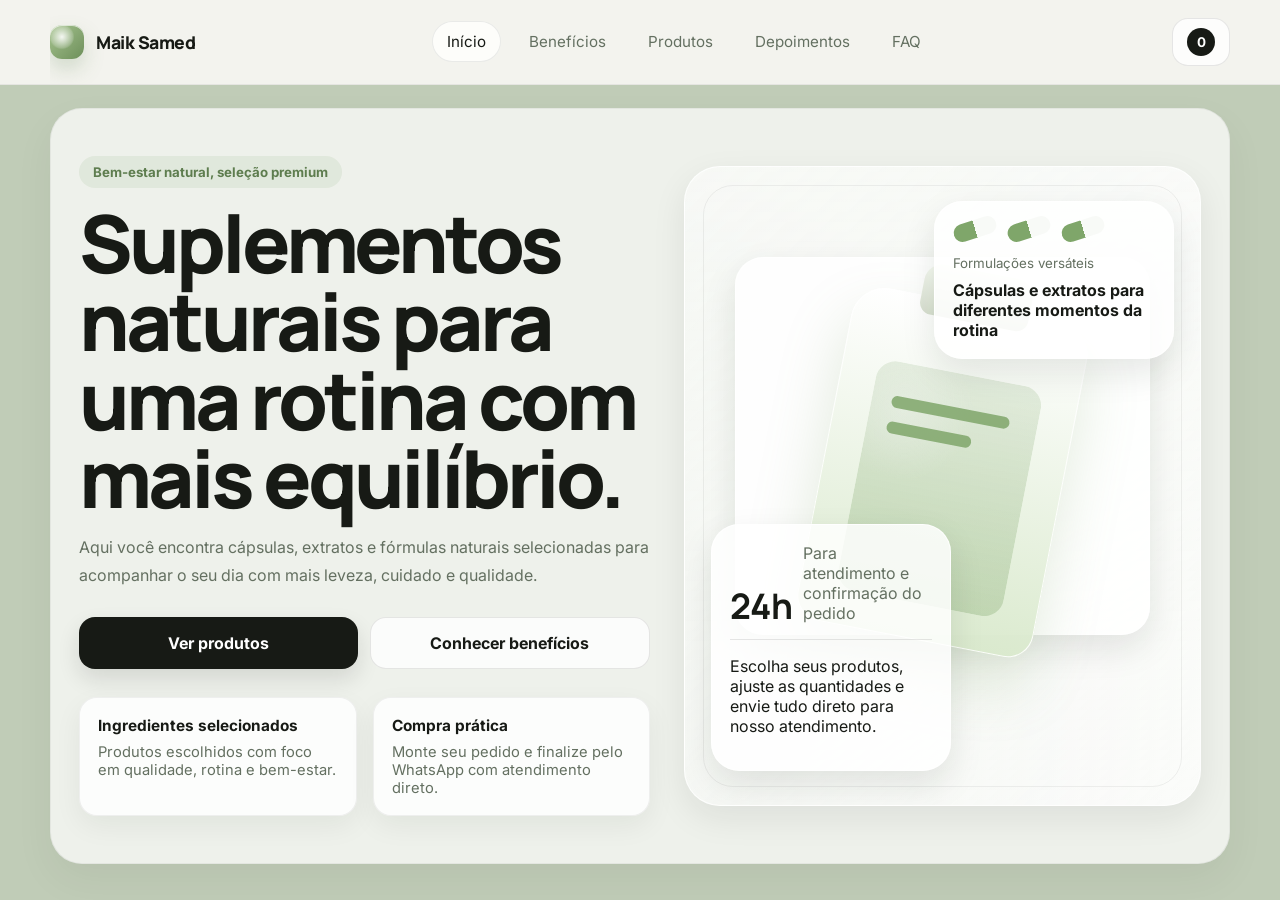
==== commit f8c333ca: "Add files via upload" ====
--- a/index.html
+++ b/index.html
@@ -248,8 +248,8 @@
 
     <div class="cart-footer">
       <div class="cart-summary-row muted">
-        <span>Entrega e pagamento</span>
-        <span>Definidos no WhatsApp</span>
+        <span>Entrega e pagamento definidos no WhatsApp.  </span>
+        
       </div>
       <button class="btn btn-whatsapp" id="checkoutWhatsAppBtn">Finalizar via WhatsApp</button>
     </div>
--- a/style.css
+++ b/style.css
@@ -1,5 +1,5 @@
 :root {
-  --bg: #f5f5f1;
+  --bg: #C0CCB7;
   --surface: rgba(255, 255, 255, 0.78);
   --surface-strong: #ffffff;
   --surface-soft: #eef2e8;
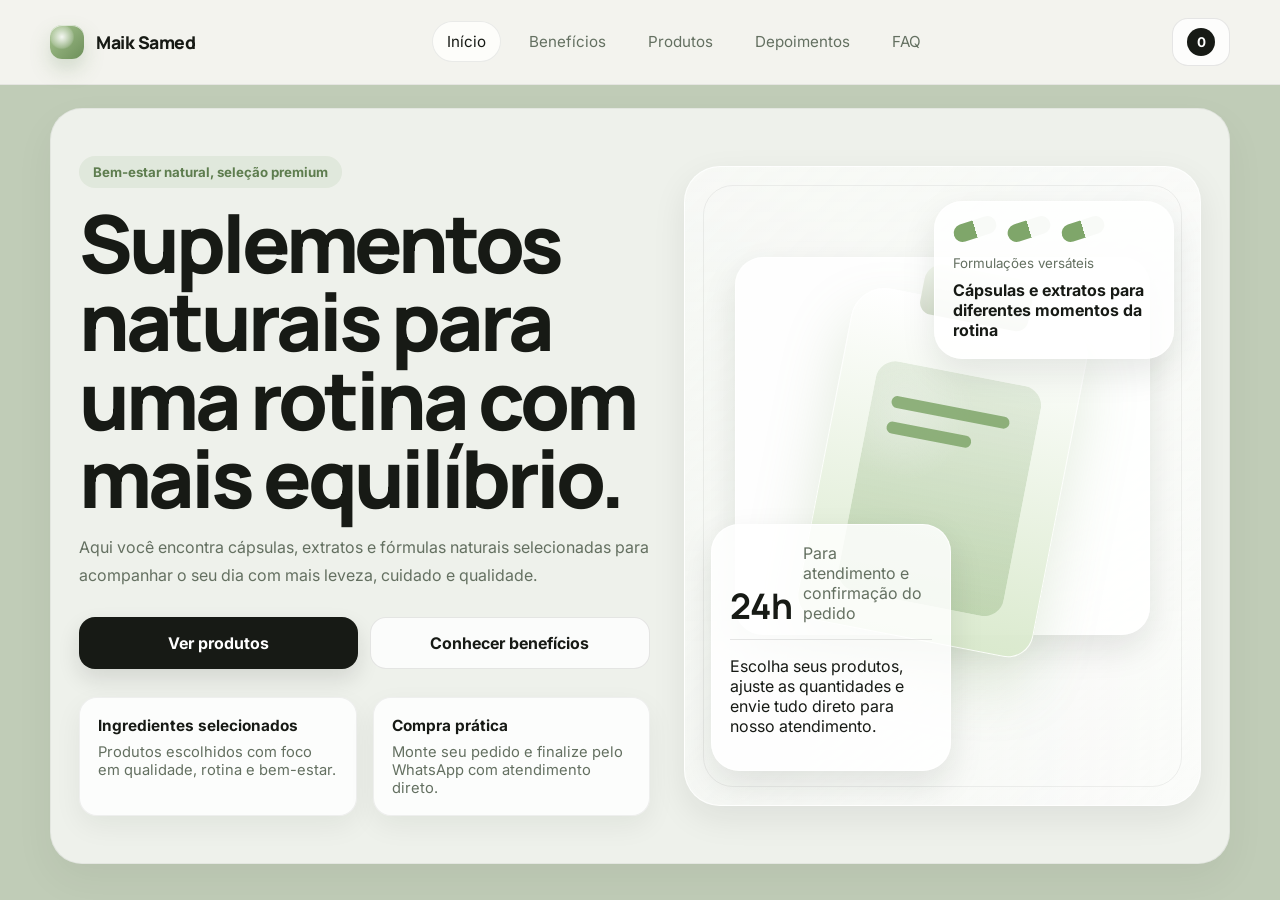
==== commit 24e83aef: "Rename index_updated.html to index.html" ====
--- a/index.html
+++ b/index.html
@@ -2,7 +2,7 @@
 <html lang="pt-BR">
 <head>
   <meta charset="UTF-8" />
-  <meta name="viewport" content="width=device-width, initial-scale=1.0" />
+  <meta name="viewport" content="width=device-width, initial-scale=1.0, viewport-fit=cover" />
   <title>Maik Samed — Produtos Naturais</title>
   <meta name="description" content="Loja elegante de produtos naturais com navegação por páginas, catálogo interativo, carrinho e finalização por WhatsApp." />
   <link rel="preconnect" href="https://fonts.googleapis.com">
--- a/style.css
+++ b/style.css
@@ -24,7 +24,14 @@
   font-family: 'Inter', system-ui, sans-serif;
   color: var(--text);
   background: var(--bg);
-  overflow: hidden;
+  overflow-x: hidden;
+  overflow-y: hidden;
+}
+
+@supports (height: 100dvh) {
+  html, body {
+    height: 100dvh;
+  }
 }
 
 a { color: inherit; text-decoration: none; }
@@ -55,7 +62,6 @@
   justify-content: space-between;
   gap: 20px;
   flex-wrap: nowrap;
-  overflow: hidden;
 }
 .brand {
   display: inline-flex;
@@ -156,13 +162,28 @@
   position: relative;
   z-index: 1;
   height: 100vh;
+  min-height: 100vh;
   padding-top: var(--header-height);
+}
+
+@supports (height: 100dvh) {
+  .site-main {
+    height: 100dvh;
+    min-height: 100dvh;
+  }
 }
 
 .page-section {
   position: absolute;
   inset: var(--header-height) 0 0 0;
   display: none;
+  min-height: calc(100vh - var(--header-height));
+}
+
+@supports (height: 100dvh) {
+  .page-section {
+    min-height: calc(100dvh - var(--header-height));
+  }
 }
 .page-section.active {
   display: block;
@@ -171,7 +192,9 @@
   height: 100%;
   overflow-y: auto;
   overflow-x: hidden;
-  padding: 24px 0 28px;
+  -webkit-overflow-scrolling: touch;
+  overscroll-behavior: contain;
+  padding: 24px 0 max(28px, env(safe-area-inset-bottom, 0px) + 18px);
   scrollbar-width: thin;
   scrollbar-color: rgba(94,125,79,0.45) rgba(23,26,21,0.08);
 }
@@ -964,34 +987,79 @@
   :root { --header-height: 84px; }
   .container { width: min(calc(100% - 20px), var(--container)); }
   .header-inner {
-    gap: 12px;
+    gap: 10px;
+    align-items: center;
+  }
+  .brand {
+    gap: 10px;
+    min-width: 0;
+  }
+  .brand-mark {
+    width: 30px;
+    height: 30px;
+    border-radius: 10px;
+  }
+  .brand-text {
+    font-size: 0.96rem;
+    min-width: 0;
+    white-space: nowrap;
   }
   .desktop-nav {
-    gap: 8px;
+    gap: 6px;
     justify-content: flex-start;
     padding-bottom: 4px;
+    min-width: 0;
+    flex: 1 1 auto;
   }
   .desktop-nav a {
     white-space: nowrap;
     flex-shrink: 0;
-    padding: 9px 12px;
-    font-size: 0.88rem;
-  }
-  .brand-text {
-    font-size: 0.96rem;
+    padding: 8px 10px;
+    font-size: 0.8rem;
+  }
+  .header-actions {
+    gap: 8px;
+  }
+  .cart-btn {
+    min-width: 52px;
+    height: 44px;
+    padding: 0 10px;
+    border-radius: 14px;
+  }
+  .cart-btn strong {
+    min-width: 26px;
+    height: 26px;
+    font-size: 0.8rem;
   }
   .cart-btn span { display: none; }
   .hero-copy h1 {
-    font-size: clamp(2.55rem, 8vw, 4rem);
+    font-size: clamp(2.05rem, 7.2vw, 3.35rem);
+    line-height: 0.98;
     text-wrap: pretty;
+  }
+  .hero-copy p {
+    font-size: 0.98rem;
+    line-height: 1.65;
   }
   .hero-actions {
     gap: 10px;
+    flex-wrap: wrap;
   }
   .hero-actions .btn {
-    padding: 14px 12px;
-    font-size: clamp(0.88rem, 2.8vw, 1rem);
+    flex: 1 1 100%;
+    white-space: normal;
+    text-align: center;
+    padding: 14px 14px;
+    font-size: 0.96rem;
+    line-height: 1.35;
     letter-spacing: -0.02em;
+  }
+  .hero-highlights div,
+  .benefit-card,
+  .testimonial-card,
+  .faq-list details,
+  .product-card {
+    padding: 18px;
   }
   .page-shell { padding: 18px; border-radius: 24px; }
   .hero-stage { min-height: 560px; padding: 18px; }
@@ -1002,6 +1070,16 @@
   }
   .floating-card-top { top: 18px; left: 18px; right: 18px; }
   .floating-card-bottom { left: 18px; right: 18px; bottom: 18px; }
+  .floating-card-side strong,
+  .floating-card-side p,
+  .floating-card-side span,
+  .floating-card-side small {
+    overflow-wrap: anywhere;
+    word-break: break-word;
+  }
+  .stat-pill strong {
+    font-size: 1.8rem;
+  }
   .bottle-large { width: 180px; height: 260px; }
   .catalog-shell { padding: 18px; }
   .catalog-shell-head { flex-direction: column; align-items: start; }
@@ -1018,3 +1096,43 @@
   .qty-btn { width: 28px; height: 28px; }
   .remove-btn { width: 100%; justify-content: center; }
 }
+
+@media (max-width: 420px) {
+  .container {
+    width: min(calc(100% - 16px), var(--container));
+  }
+  .page-scroll {
+    padding-top: 16px;
+  }
+  .page-shell {
+    padding: 16px;
+    border-radius: 20px;
+  }
+  .hero-copy h1 {
+    font-size: clamp(1.8rem, 10vw, 2.7rem);
+  }
+  .hero-copy p {
+    font-size: 0.92rem;
+  }
+  .hero-actions .btn {
+    font-size: 0.9rem;
+    padding: 13px 12px;
+  }
+  .floating-card-main {
+    inset: 112px 14px 160px 14px;
+    padding: 18px;
+  }
+  .floating-card-top,
+  .floating-card-bottom {
+    left: 14px;
+    right: 14px;
+  }
+  .floating-card-side {
+    width: calc(100% - 28px);
+    padding: 14px;
+  }
+  .bottle-large {
+    width: 150px;
+    height: 220px;
+  }
+}
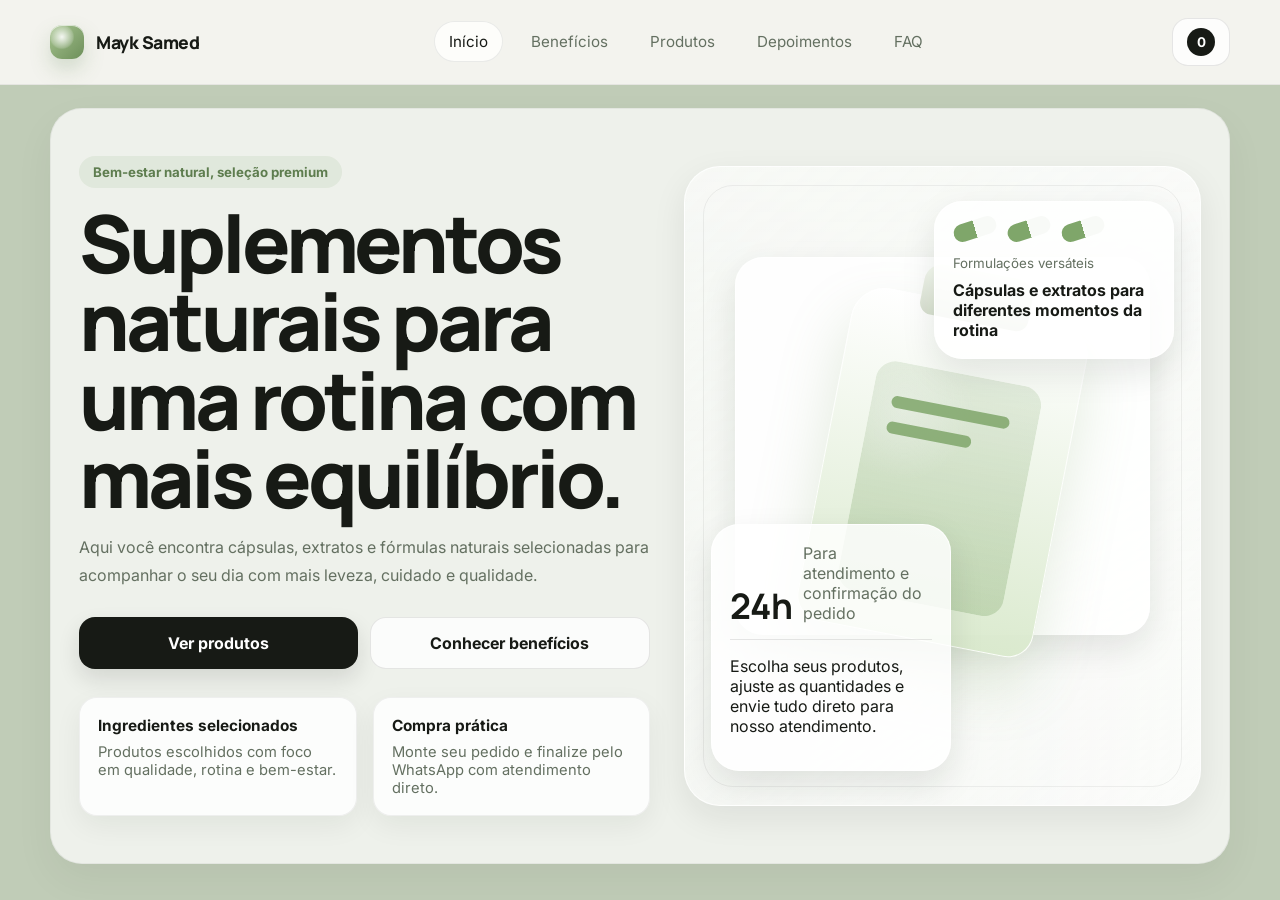
==== commit 23cdf9b2: "Update index.html" ====
--- a/index.html
+++ b/index.html
@@ -3,7 +3,7 @@
 <head>
   <meta charset="UTF-8" />
   <meta name="viewport" content="width=device-width, initial-scale=1.0, viewport-fit=cover" />
-  <title>Maik Samed — Produtos Naturais</title>
+  <title>Mayk Samed — Produtos Naturais</title>
   <meta name="description" content="Loja elegante de produtos naturais com navegação por páginas, catálogo interativo, carrinho e finalização por WhatsApp." />
   <link rel="preconnect" href="https://fonts.googleapis.com">
   <link rel="preconnect" href="https://fonts.gstatic.com" crossorigin>
@@ -15,7 +15,7 @@
     <div class="container header-inner">
       <a href="#inicio" class="brand nav-link" data-page="inicio" aria-label="Ir para a página inicial">
         <span class="brand-mark"></span>
-        <span class="brand-text">Maik Samed</span>
+        <span class="brand-text">Mayk Samed</span>
       </a>
 
       <nav class="desktop-nav" aria-label="Navegação principal">
@@ -180,17 +180,17 @@
           <div class="testimonial-grid">
             <article class="testimonial-card">
               <p>“Gostei muito da facilidade para escolher os produtos e fechar tudo pelo WhatsApp. O atendimento foi rápido e atencioso.”</p>
-              <strong>Marina Costa</strong>
+              <strong>José Oliveira</strong>
               <span>Cliente recorrente</span>
             </article>
             <article class="testimonial-card">
               <p>“O site passa confiança, é bonito e muito simples de usar. Em poucos minutos consegui montar meu pedido.”</p>
-              <strong>Renato Alves</strong>
+              <strong>Igor Alves</strong>
               <span>Comprador online</span>
             </article>
             <article class="testimonial-card">
               <p>“A seleção é excelente e a apresentação dos produtos deixa tudo mais claro. A experiência ficou elegante do começo ao fim.”</p>
-              <strong>Ana Beatriz</strong>
+              <strong>Paula silva</strong>
               <span>Consumidora wellness</span>
             </article>
           </div>
